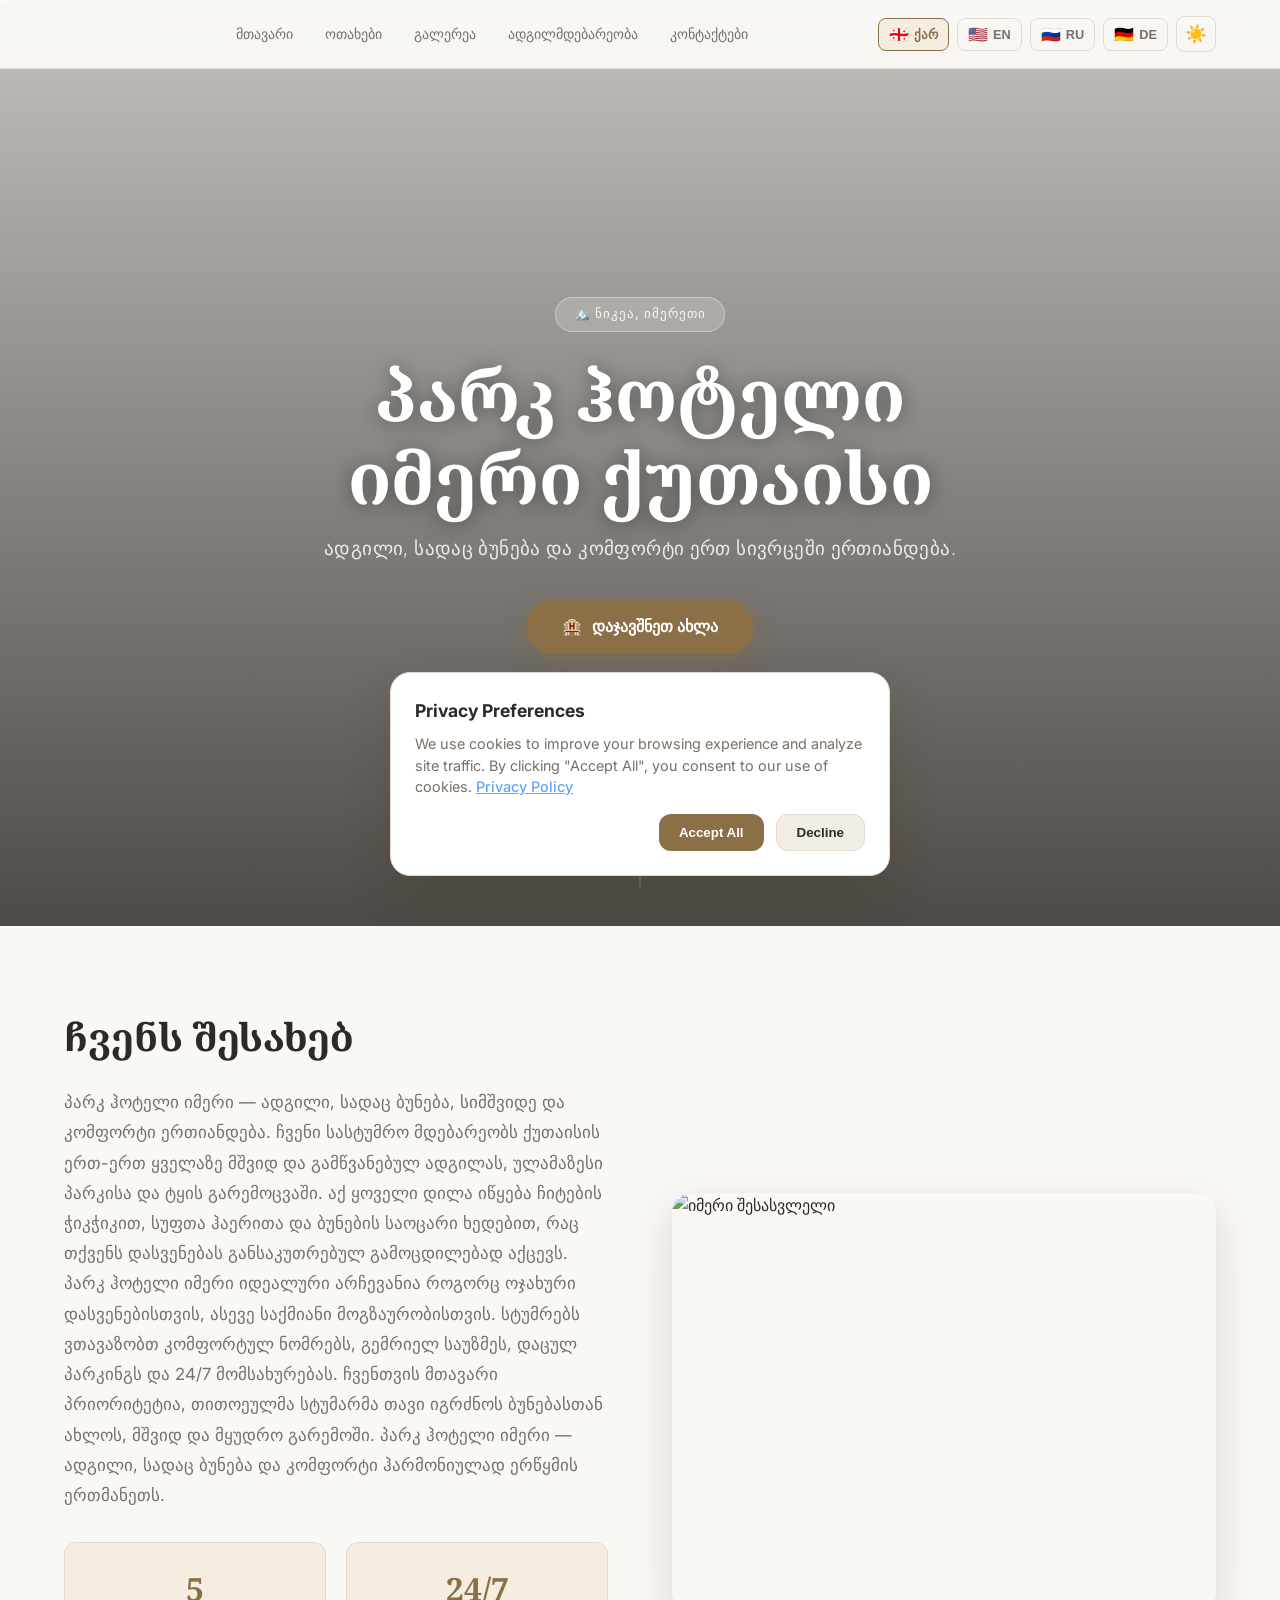
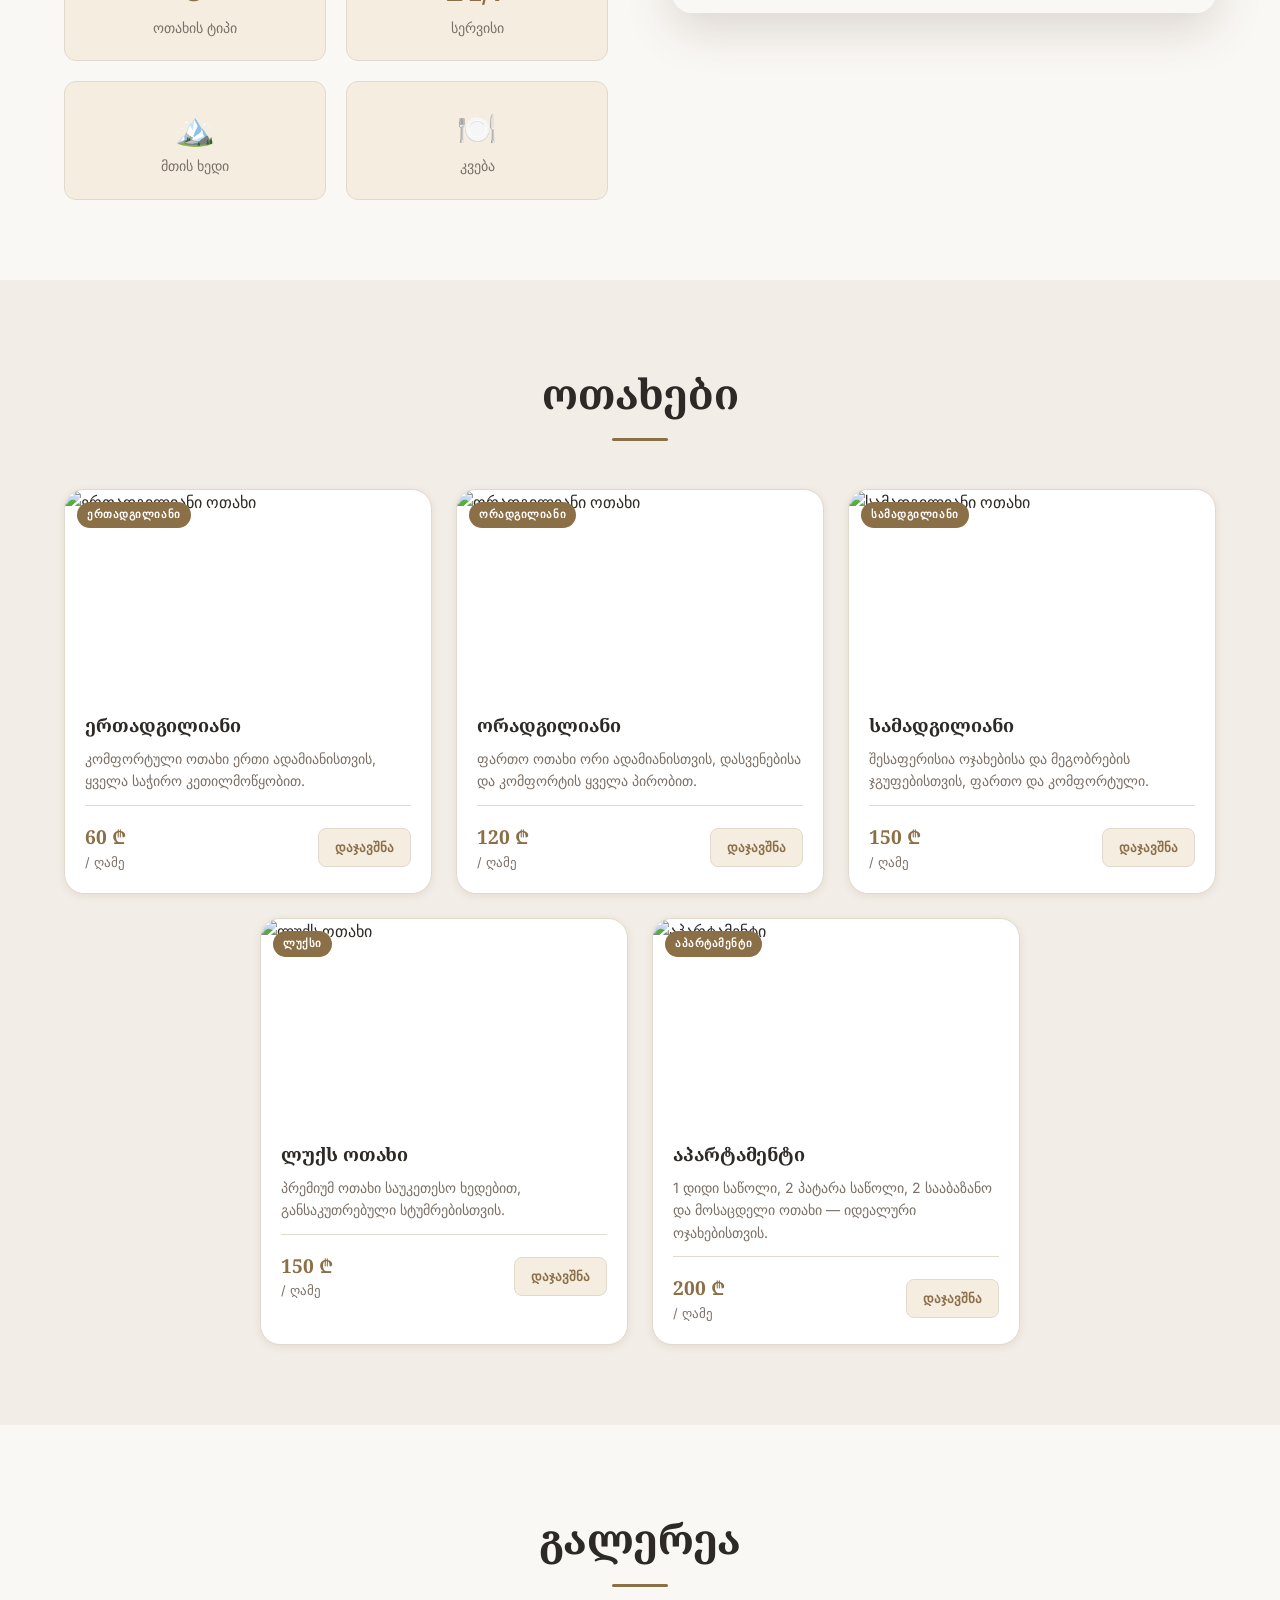
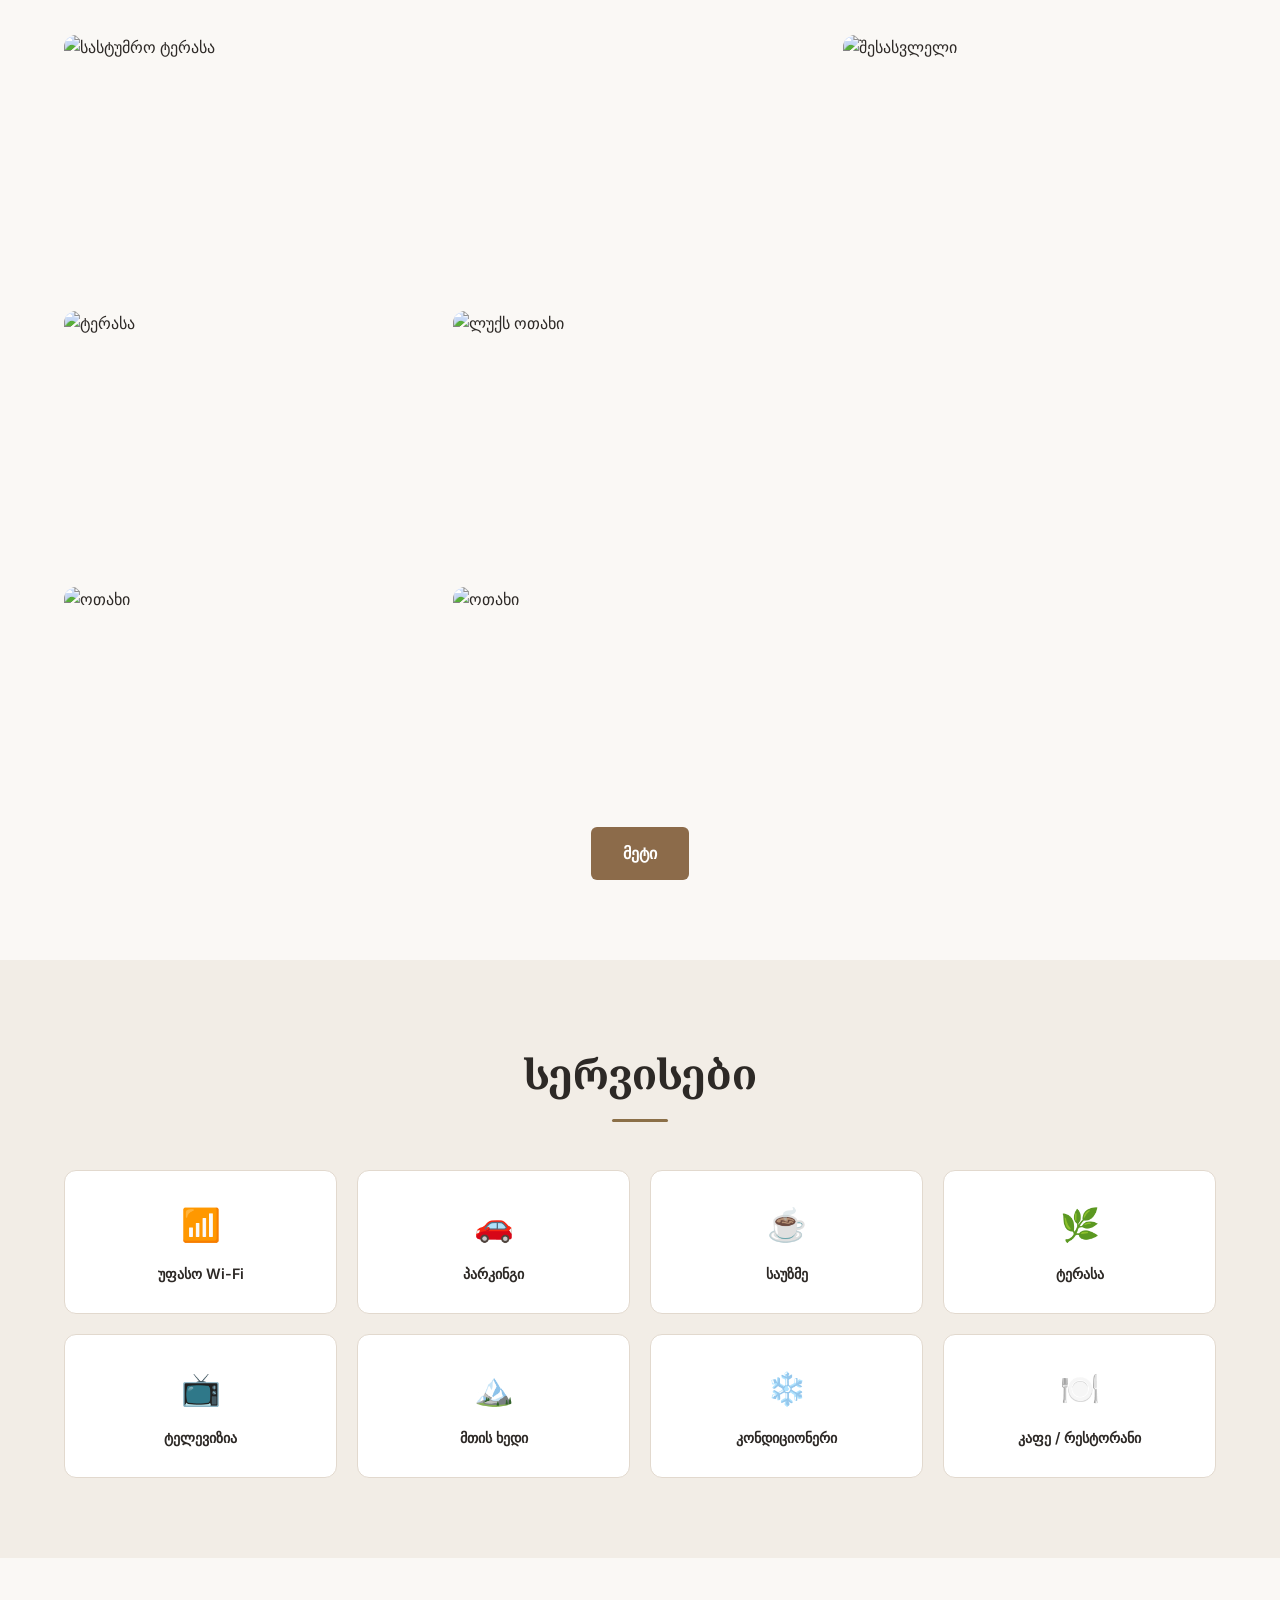
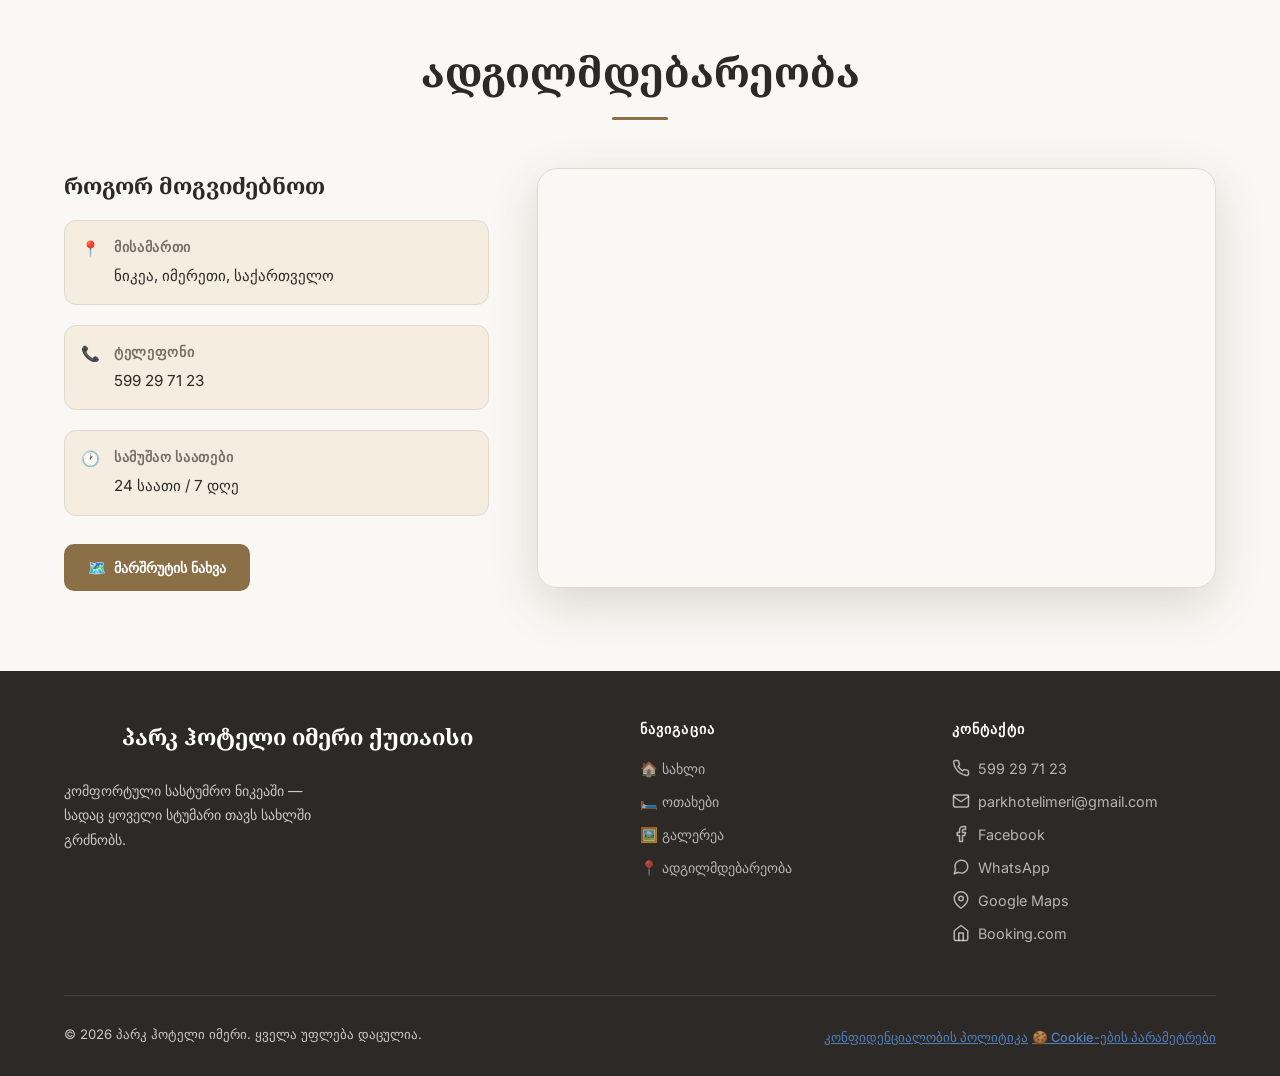
==== index.html @ cd42063b "Update index.html" ====
<!DOCTYPE html>
<html lang="ka" data-theme="light">

<head>
  <meta charset="UTF-8">
  <meta name="viewport" content="width=device-width, initial-scale=1.0">
  <title>პარკ ჰოტელი იმერი ქუთაისი</title>
  <meta name="description"
    content="იმერი — კომფორტული სასტუმრო ნიკეაში, იმერეთი. Imeri hotel in Nikea, Imereti, Georgia. Comfortable rooms, mountain views, warm hospitality.">
  <meta name="keywords" content="იმერი, სასტუმრო ნიკეა, Imeri, hotel Nikea, Georgia hotel, Imereti">
  <meta name="theme-color" content="#8B6F47">
  <!-- Preload hero image so it loads immediately on mobile -->
  <link rel="preload" as="image" href="images/big-photo.jpg">
  <!-- Google Fonts: preconnect then load once (removed duplicate @import in CSS) -->
  <link rel="preconnect" href="https://fonts.googleapis.com">
  <link rel="preconnect" href="https://fonts.gstatic.com" crossorigin>
  <link
    href="https://fonts.googleapis.com/css2?family=Noto+Serif+Georgian:wght@400;600;700&family=Inter:wght@300;400;500;600;700&display=swap"
    rel="stylesheet" media="print" onload="this.media='all'">
  <noscript>
    <link href="https://fonts.googleapis.com/css2?family=Noto+Serif+Georgian:wght@400;600;700&family=Inter:wght@300;400;500;600;700&display=swap" rel="stylesheet">
  </noscript>
  <link rel="stylesheet" href="style.css">
  <link rel="icon" type="image/jpeg" href="logo/IMERI_Park_Hotel_logo_redesign_202607231140.jpeg">

</head>


<body>
  <!-- Skip to content for accessibility -->
  <a href="#hero" class="skip-link">Skip to main content</a>

  <!-- ==================== NAVBAR ==================== -->
  <nav id="navbar">
    <div class="nav-container">
      <a href="#hero" class="nav-logo">
        <div class="logo-icon"></div>

      </a>

      <ul class="nav-links" id="navLinks">
        <li><a href="#hero" data-i18n="nav_home">მთავარი</a></li>
        <li><a href="#rooms" data-i18n="nav_rooms">ოთახები</a></li>
        <li><a href="#gallery" data-i18n="nav_gallery">გალერეა</a></li>
        <li><a href="#location" data-i18n="nav_location">ადგილმდებარეობა</a></li>
        <li><a href="#footer" data-i18n="nav_contact">კონტაქტები</a></li>
      </ul>

      <div class="nav-controls">
        <button class="lang-btn active" id="btn-ka" onclick="setLang('ka')" aria-label="ქართული ენა">
          <span class="lang-flag" aria-hidden="true">🇬🇪</span><span class="lang-code">ქარ</span>
        </button>
        <button class="lang-btn" id="btn-en" onclick="setLang('en')" aria-label="English">
          <span class="lang-flag" aria-hidden="true">🇺🇸</span><span class="lang-code">EN</span>
        </button>
        <button class="lang-btn" id="btn-ru" onclick="setLang('ru')" aria-label="Russian">
          <span class="lang-flag" aria-hidden="true">🇷🇺</span><span class="lang-code">RU</span>
        </button>
        <button class="lang-btn" id="btn-de" onclick="setLang('de')" aria-label="German">
          <span class="lang-flag" aria-hidden="true">🇩🇪</span><span class="lang-code">DE</span>
        </button>
        <button class="theme-toggle" id="themeToggle" onclick="toggleTheme()" aria-label="Toggle dark/light mode"><span aria-hidden="true">☀️</span></button>
        <button class="hamburger" id="hamburgerBtn" onclick="toggleMenu()" aria-label="Open navigation menu" aria-expanded="false" aria-controls="mobileMenu">☰</button>
      </div>
    </div>
  </nav>

  <!-- MOBILE MENU -->
  <div class="mobile-menu" id="mobileMenu">
    <a href="#hero" onclick="closeMenu()" data-i18n="nav_home">მთავარი</a>
    <a href="#rooms" onclick="closeMenu()" data-i18n="nav_rooms">ოთახები</a>
    <a href="#gallery" onclick="closeMenu()" data-i18n="nav_gallery">გალერეა</a>
    <a href="#location" onclick="closeMenu()" data-i18n="nav_location">ადგილმდებარეობა</a>
    <a href="#footer" onclick="closeMenu()" data-i18n="nav_contact">კონტაქტები</a>
    <div class="mobile-lang">
      <button class="lang-btn" onclick="setLang('ka');closeMenu()">🇬🇪 ქარ</button>
      <button class="lang-btn" onclick="setLang('en');closeMenu()">🇺🇸 EN</button>
      <button class="lang-btn" onclick="setLang('ru');closeMenu()">🇷🇺 RU</button>
      <button class="lang-btn" onclick="setLang('de');closeMenu()">🇩🇪 DE</button>
    </div>
  </div>

  <!-- ==================== HERO ==================== -->
  <section id="hero">
    <div class="hero-bg"></div>
    <div class="hero-overlay"></div>
    <div class="hero-content">
      <div class="hero-badge" data-i18n="hero_badge">🏔️ ნიკეა, იმერეთი</div>
      <h1 class="hero-title" data-i18n="brand">პარკ ჰოტელი იმერი ქუთაისი</h1>
      <p class="hero-tagline" data-i18n="hero_tagline">ადგილი, სადაც ბუნება და კომფორტი ერთ სივრცეში ერთიანდება.</p>
      <a href="https://booking-116243.otelms.com/booking/rooms" target="_blank" class="hero-cta" id="hero-cta-btn">
        <span>🏨</span>
        <span data-i18n="hero_cta">დაჯავშნეთ ახლა</span>
      </a>
    </div>
    <div class="hero-scroll">
      <span>↓</span>
      <div class="scroll-line"></div>
    </div>
  </section>

  <!-- ==================== ABOUT ==================== -->
  <section id="about">
    <div class="container">
      <div class="about-grid">
        <div class="about-text reveal">
          <h2 data-i18n="about_title">ჩვენს შესახებ</h2>
          <p data-i18n="about_p1">პარკ ჰოტელი იმერი — ადგილი, სადაც ბუნება, სიმშვიდე და კომფორტი ერთიანდება.

ჩვენი სასტუმრო მდებარეობს ქუთაისის ერთ-ერთ ყველაზე მშვიდ და გამწვანებულ ადგილას, ულამაზესი პარკისა და ტყის გარემოცვაში. აქ ყოველი დილა იწყება ჩიტების ჭიკჭიკით, სუფთა ჰაერითა და ბუნების საოცარი ხედებით, რაც თქვენს დასვენებას განსაკუთრებულ გამოცდილებად აქცევს.

პარკ ჰოტელი იმერი იდეალური არჩევანია როგორც ოჯახური დასვენებისთვის, ასევე საქმიანი მოგზაურობისთვის. სტუმრებს ვთავაზობთ კომფორტულ ნომრებს, გემრიელ საუზმეს, დაცულ პარკინგს და 24/7 მომსახურებას.

ჩვენთვის მთავარი პრიორიტეტია, თითოეულმა სტუმარმა თავი იგრძნოს ბუნებასთან ახლოს, მშვიდ და მყუდრო გარემოში.

პარკ ჰოტელი იმერი — ადგილი, სადაც ბუნება და კომფორტი ჰარმონიულად ერწყმის ერთმანეთს. </p>
          <div class="about-stats">
            <div class="stat-card reveal reveal-delay-1">
              <span class="stat-number">5</span>
              <span class="stat-label" data-i18n="stat_rooms">ოთახის ტიპი</span>
            </div>
            <div class="stat-card reveal reveal-delay-2">
              <span class="stat-number">24/7</span>
              <span class="stat-label" data-i18n="stat_service">სერვისი</span>
            </div>
            <div class="stat-card reveal reveal-delay-3">
              <span class="stat-number">🏔️</span>
              <span class="stat-label" data-i18n="stat_view">მთის ხედი</span>
            </div>
            <div class="stat-card reveal reveal-delay-4">
              <span class="stat-number">🍽️</span>
              <span class="stat-label" data-i18n="stat_food">კვება</span>
            </div>
          </div>
        </div>
        <div class="about-image reveal reveal-delay-2">
          <!-- Replace with your entrance/exterior photo -->
          <img src="images/sun.jpg" alt="იმერი შესასვლელი" loading="lazy">
        </div>
      </div>
    </div>
  </section>

  <!-- ==================== ROOMS ==================== -->
  <section id="rooms">
    <div class="container">
      <h2 class="section-title reveal" data-i18n="rooms_title">ოთახები</h2>
      <div class="divider reveal"></div>
      <div class="rooms-grid">

        <!-- SINGLE -->
        <div class="room-card reveal reveal-delay-1">
          <div class="room-image" style="cursor: pointer;"
            onclick="openRoomLightbox(this, 'images/singleLeft.jpg', 'images/singeRight.jpg')">
            <!-- Replace with your single room photo -->
            <img src="images/single.jpg" alt="ერთადგილიანი ოთახი" loading="lazy">
            <span class="room-badge" data-i18n="room_single_badge">ერთადგილიანი</span>
            <div class="gallery-overlay"><span>🔍</span></div>
          </div>
          <div class="room-info">
            <h3 class="room-name" data-i18n="room_single_name">ერთადგილიანი</h3>
            <p class="room-desc" data-i18n="room_single_desc">კომფორტული ოთახი ერთი ადამიანისთვის, ყველა საჭირო
              კეთილმოწყობით.</p>
            <div class="room-footer">
              <div class="room-price">
                <strong id="price-single">60 ₾</strong>
                <span data-i18n="per_night">/ ღამე</span>
              </div>
              <a class="room-btn" href="https://booking-116243.otelms.com/booking/rooms" target="_blank"
                data-i18n="room_btn">დაჯავშნა</a>
            </div>
          </div>
        </div>

        <!-- DOUBLE -->
        <div class="room-card reveal reveal-delay-2">
          <div class="room-image" style="cursor: pointer;"
            onclick="openRoomLightbox(this, 'images/doubleLeft.jpg', 'images/doubleRight.jpg')">
            <!-- Replace with your double room photo -->
            <img src="images/double.jpg" alt="ორადგილიანი ოთახი" loading="lazy">
            <span class="room-badge" data-i18n="room_double_badge">ორადგილიანი</span>
            <div class="gallery-overlay"><span>🔍</span></div>
          </div>
          <div class="room-info">
            <h3 class="room-name" data-i18n="room_double_name">ორადგილიანი</h3>
            <p class="room-desc" data-i18n="room_double_desc">ფართო ოთახი ორი ადამიანისთვის, დასვენებისა და კომფორტის
              ყველა პირობით.</p>
            <div class="room-footer">
              <div class="room-price">
                <strong id="price-double">120 ₾</strong>
                <span data-i18n="per_night">/ ღამე</span>
              </div>
              <a class="room-btn" href="https://booking-116243.otelms.com/booking/rooms" target="_blank"
                data-i18n="room_btn">დაჯავშნა</a>
            </div>
          </div>
        </div>

        <!-- TRIPLE -->
        <div class="room-card reveal reveal-delay-3">
          <div class="room-image" style="cursor: pointer;"
            onclick="openRoomLightbox(this, 'images/tripleLeft.jpg', 'images/tripleRight.jpg')">
            <!-- Replace with your triple room photo -->
            <img src="images/triple.jpg" alt="სამადგილიანი ოთახი" loading="lazy">
            <span class="room-badge" data-i18n="room_triple_badge">სამადგილიანი</span>
            <div class="gallery-overlay"><span>🔍</span></div>
          </div>
          <div class="room-info">
            <h3 class="room-name" data-i18n="room_triple_name">სამადგილიანი</h3>
            <p class="room-desc" data-i18n="room_triple_desc">შესაფერისია ოჯახებისა და მეგობრების ჯგუფებისთვის, ფართო და
              კომფორტული.</p>
            <div class="room-footer">
              <div class="room-price">
                <strong id="price-triple">150 ₾</strong>
                <span data-i18n="per_night">/ ღამე</span>
              </div>
              <a class="room-btn" href="https://booking-116243.otelms.com/booking/rooms" target="_blank"
                data-i18n="room_btn">დაჯავშნა</a>
            </div>
          </div>
        </div>

        <!-- LUXURY -->
        <div class="room-card reveal reveal-delay-4">
          <div class="room-image" style="cursor: pointer;"
            onclick="openRoomLightbox(this, 'images/luxRight1.jpg', 'images/luxRight2.jpg', 'images/luxLeft1.jpg', 'images/luxLeft2.jpg')">
            <!-- Replace with your luxury room photo -->
            <img src="images/lux.jpg" alt="ლუქს ოთახი" loading="lazy">
            <span class="room-badge" data-i18n="room_luxury_badge">ლუქსი</span>
            <div class="gallery-overlay"><span>🔍</span></div>
          </div>
          <div class="room-info">
            <h3 class="room-name" data-i18n="room_luxury_name">ლუქს ოთახი</h3>
            <p class="room-desc" data-i18n="room_luxury_desc">პრემიუმ ოთახი საუკეთესო ხედებით, განსაკუთრებული
              სტუმრებისთვის.</p>
            <div class="room-footer">
              <div class="room-price">
                <strong id="price-luxury">150 ₾</strong>
                <span data-i18n="per_night">/ ღამე</span>
              </div>
              <a class="room-btn" href="https://booking-116243.otelms.com/booking/rooms" target="_blank"
                data-i18n="room_btn">დაჯავშნა</a>
            </div>
          </div>
        </div>

        <!-- APARTMENT -->
        <div class="room-card reveal reveal-delay-1">
          <div class="room-image" style="cursor: pointer;"
            onclick="openRoomLightbox(this, 'images/apaLeft1.jpg', 'images/apaLeft2.jpg', 'images/apaRight1.jpg', 'images/apaRight2.jpg')">
            <!-- Replace with your apartment photo -->
            <img src="images/apartmanet.jpg" alt="აპარტამენტი" loading="lazy">
            <span class="room-badge" data-i18n="room_apartment_badge">აპარტამენტი</span>
            <div class="gallery-overlay"><span>🔍</span></div>
          </div>
          <div class="room-info">
            <h3 class="room-name" data-i18n="room_apartment_name">აპარტამენტი</h3>
            <p class="room-desc" data-i18n="room_apartment_desc">1 დიდი საწოლი, 2 პატარა საწოლი, 2 სააბაზანო და
              მოსაცდელი ოთახი — იდეალური ოჯახებისთვის.</p>

            <div class="room-footer">
              <div class="room-price">
                <strong id="price-apartment">200 ₾</strong>
                <span data-i18n="per_night">/ ღამე</span>
              </div>
              <a class="room-btn" href="https://booking-116243.otelms.com/booking/rooms" target="_blank"
                data-i18n="room_btn">დაჯავშნა</a>
            </div>
          </div>
        </div>

      </div>
    </div>
  </section>

  <!-- ==================== GALLERY ==================== -->
  <section id="gallery">
    <div class="container">
      <h2 class="section-title reveal" data-i18n="gallery_title">გალერეა</h2>
      <div class="divider reveal"></div>
      <div class="gallery-grid">
        <!-- Slot 1 — large, replace with hotel exterior or terrace photo -->
        <div class="gallery-item reveal" onclick="openLightbox(this)">
          <img src="images/bar.jpg" alt="სასტუმრო ტერასა" loading="lazy">
          <div class="gallery-overlay"><span>🔍</span></div>
        </div>
        <!-- Slot 2 — replace with your photo -->
        <div class="gallery-item reveal reveal-delay-1" onclick="openLightbox(this)">
          <img src="images/gallery2.jpg" alt="შესასვლელი" loading="lazy">
          <div class="gallery-overlay"><span>🔍</span></div>
        </div>
        <!-- Slot 3 — replace with your photo -->
        <div class="gallery-item reveal reveal-delay-2" onclick="openLightbox(this)">
          <img src="images/gallerynotcool.jpg" alt="ტერასა" loading="lazy">
          <div class="gallery-overlay"><span>🔍</span></div>
        </div>
        <!-- Slot 4 — large, replace with your photo -->
        <div class="gallery-item reveal reveal-delay-1" onclick="openLightbox(this)">
          <img src="images/gallery4.jpg" alt="ლუქს ოთახი" loading="lazy">
          <div class="gallery-overlay"><span>🔍</span></div>
        </div>
        <!-- Slot 5 — replace with your photo -->
        <div class="gallery-item reveal reveal-delay-2" onclick="openLightbox(this)">
          <img src="images/gallery1.jpg" alt="ოთახი" loading="lazy">
          <div class="gallery-overlay"><span>🔍</span></div>
        </div>
        <!-- Slot 6 — replace with your photo -->
        <div class="gallery-item reveal reveal-delay-3" onclick="openLightbox(this)">
          <img src="images/gallery66.jpg" alt="ოთახი" loading="lazy">
          <div class="gallery-overlay"><span>🔍</span></div>
        </div>
      </div>

    </div>
    <!-- GALLERY MORE BUTTON -->
    <div class="gallery-more-wrapper">
      <!-- Just replace the '#' with your link later -->
      <a href="https://www.booking.com/hotel/ge/imeri-park.en-gb.html?aid=304142&label=gen173rf-10CAsoUkIKaW1lcmktcGFya0gJWANoUogBAZgBM7gBF8gBDNgBA-gBAfgBAYgCAaICDjEyNy4wLjAuMTo1NTAwqAIBuAKb_IbTBsACAdICJDRkOWY3ODVkLWEyNGUtNDVhMC1hZWI3LWMzNzdmZjc5ZDAyZdgCAeACAQ&sid=4c31eea30400950214543036dfade3d7&checkin=2026-08-19&checkout=2026-08-20&dest_id=900049994&dest_type=city&dist=0&do_availability_check=1&group_adults=1&group_children=0&hp_avform=1&hp_group_set=0&no_rooms=1&origin=hp&sb_price_type=total&src=hotel&type=total&activeTab=photosGallery#policies"
        target="_blank" class="btn-more" data-i18n="btn_more">მეტი</a>
    </div>
  </section>

  <!-- LIGHTBOX -->
  <div class="lightbox" id="lightbox" onclick="closeLightbox()">
    <button class="lightbox-close" onclick="closeLightbox()">✕</button>
    <img id="lightboxImg" src="" alt="Gallery image">
  </div>

  <!-- ROOM LIGHTBOX -->
  <div class="lightbox" id="roomLightbox" onclick="closeRoomLightbox(event)">
    <button class="lightbox-close" onclick="closeRoomLightbox(event)">✕</button>
    <div class="room-lightbox-content">
      <div class="room-lightbox-side-col">
        <img class="room-lightbox-side" id="roomLightLeft1" src="" alt="Side 1">
        <img class="room-lightbox-side" id="roomLightLeft2" src="" alt="Side 2">
      </div>
      <img class="room-lightbox-main" id="roomLightMain" src="" alt="Room Main">
      <div class="room-lightbox-side-col">
        <img class="room-lightbox-side" id="roomLightRight1" src="" alt="Side 3">
        <img class="room-lightbox-side" id="roomLightRight2" src="" alt="Side 4">
      </div>
    </div>
  </div>

  <!-- ==================== AMENITIES ==================== -->
  <section id="amenities">
    <div class="container">
      <h2 class="section-title reveal" data-i18n="amenities_title">სერვისები</h2>
      <div class="divider reveal"></div>
      <div class="amenities-grid">
        <div class="amenity-card reveal reveal-delay-1">
          <span class="amenity-icon">📶</span>
          <div class="amenity-name" data-i18n="amenity_wifi">უფასო Wi-Fi</div>
        </div>
        <div class="amenity-card reveal reveal-delay-2">
          <span class="amenity-icon">🚗</span>
          <div class="amenity-name" data-i18n="amenity_parking">პარკინგი</div>
        </div>
        <div class="amenity-card reveal reveal-delay-3">
          <span class="amenity-icon">☕</span>
          <div class="amenity-name" data-i18n="amenity_breakfast">საუზმე</div>
        </div>
        <div class="amenity-card reveal reveal-delay-4">
          <span class="amenity-icon">🌿</span>
          <div class="amenity-name" data-i18n="amenity_terrace">ტერასა</div>
        </div>
        <div class="amenity-card reveal reveal-delay-1">
          <span class="amenity-icon">📺</span>
          <div class="amenity-name" data-i18n="amenity_tv">ტელევიზია</div>
        </div>
        <div class="amenity-card reveal reveal-delay-2">
          <span class="amenity-icon">🏔️</span>
          <div class="amenity-name" data-i18n="amenity_view">მთის ხედი</div>
        </div>
        <div class="amenity-card reveal reveal-delay-3">
          <span class="amenity-icon">❄️</span>
          <div class="amenity-name" data-i18n="amenity_ac">კონდიციონერი</div>
        </div>
        <div class="amenity-card reveal reveal-delay-4">
          <span class="amenity-icon">🍽️</span>
          <div class="amenity-name" data-i18n="amenity_restaurant">კაფე / რესტორანი</div>
        </div>
      </div>
    </div>
  </section>

  <!-- ==================== LOCATION ==================== -->
  <section id="location">
    <div class="container">
      <h2 class="section-title reveal" data-i18n="location_title">ადგილმდებარეობა</h2>
      <div class="divider reveal"></div>
      <div class="location-grid">
        <div class="location-info reveal">
          <h3 data-i18n="location_find_us">როგორ მოგვიძებნოთ</h3>

          <div class="location-detail">
            <span class="location-detail-icon">📍</span>
            <div>
              <strong data-i18n="location_address_label">მისამართი</strong>
              <span data-i18n="location_address">ნიკეა, იმერეთი, საქართველო</span>
            </div>
          </div>

          <div class="location-detail">
            <span class="location-detail-icon">📞</span>
            <div>
              <strong data-i18n="location_phone_label">ტელეფონი</strong>
              <!-- UPDATE: Replace with real phone number -->
              <span><a href="tel:599297123">599 29 71 23</a></span>
            </div>
          </div>

          <div class="location-detail">
            <span class="location-detail-icon">🕐</span>
            <div>
              <strong data-i18n="location_hours_label">სამუშაო საათები</strong>
              <span data-i18n="location_hours">24 საათი / 7 დღე</span>
            </div>
          </div>

          <a href="https://maps.app.goo.gl/1CHhHLCgP8ttWY4r7" target="_blank" class="directions-btn">
            <span>🗺️</span>
            <span data-i18n="location_directions">მარშრუტის ნახვა</span>
          </a>
        </div>

        <div class="map-wrapper reveal reveal-delay-2">
          <iframe
            title="Park Hotel Imeri location on Google Maps"
            src="https://www.google.com/maps/embed?pb=!1m18!1m12!1m3!1d2954.486299044698!2d42.68875337638676!3d42.22542267120579!2m3!1f0!2f0!3f0!3m2!1i1024!2i768!4f13.1!3m3!1m2!1s0x405cf2b92d8eec25%3A0xbd73788b3bb6cac6!2z4YOe4YOQ4YOg4YOZIOGDsOGDneGDouGDlOGDmiDhg5jhg5vhg5Thg6Dhg5g!5e0!3m2!1ska!2sge!4v1784800741498!5m2!1ska!2sge"
            width="600" height="450" style="border:0;" allowfullscreen="" loading="lazy"
            referrerpolicy="strict-origin-when-cross-origin"></iframe>
        </div>
      </div>
    </div>
  </section>



  <!-- ==================== FOOTER ==================== -->
  <footer id="footer">
    <div class="container">
      <div class="footer-grid">
        <div class="footer-brand">
          <div style="display: flex; align-items: center; gap: 10px; margin-bottom: 12px;">
            <div class="logo-icon" style="width: 48px; height: 48px;"></div>
            <span class="logo-text-footer" data-i18n="brand">პარკ ჰოტელი იმერი ქუთაისი</span>
          </div>
          <p data-i18n="footer_desc">კომფორტული სასტუმრო ნიკეაში — სადაც ყოველი სტუმარი თავს სახლში გრძნობს.</p>
        </div>

        <div class="footer-col">
          <h4 data-i18n="footer_nav_title">ნავიგაცია</h4>
          <ul>
            <li><a href="#hero" data-i18n="nav_home">🏠 სახლი</a></li>
            <li><a href="#rooms" data-i18n="nav_rooms">🛏️ ოთახები</a></li>
            <li><a href="#gallery" data-i18n="nav_gallery">🖼️ გალერეა</a></li>
            <li><a href="#location" data-i18n="nav_location">📍 ადგილმდებარეობა</a></li>
          </ul>
        </div>

        <div class="footer-col">
          <h4 data-i18n="footer_contact_title">კონტაქტი</h4>
          <ul>
            <li><a href="tel:599297123">
                <svg width="18" height="18" viewBox="0 0 24 24" fill="none" stroke="currentColor" stroke-width="2"
                  stroke-linecap="round" stroke-linejoin="round">
                  <path
                    d="M22 16.92v3a2 2 0 0 1-2.18 2 19.79 19.79 0 0 1-8.63-3.07 19.5 19.5 0 0 1-6-6 19.79 19.79 0 0 1-3.07-8.67A2 2 0 0 1 4.11 2h3a2 2 0 0 1 2 1.72 12.84 12.84 0 0 0 .7 2.81 2 2 0 0 1-.45 2.11L8.09 9.91a16 16 0 0 0 6 6l1.27-1.27a2 2 0 0 1 2.11-.45 12.84 12.84 0 0 0 2.81.7A2 2 0 0 1 22 16.92z">
                  </path>
                </svg>
              599 29 71 23
              </a></li>
            <li><a href="https://mail.google.com/mail/?view=cm&fs=1&to=parkhotelimeri@gmail.com" target="_blank">
                <svg width="18" height="18" viewBox="0 0 24 24" fill="none" stroke="currentColor" stroke-width="2"
                  stroke-linecap="round" stroke-linejoin="round">
                  <path d="M4 4h16c1.1 0 2 .9 2 2v12c0 1.1-.9 2-2 2H4c-1.1 0-2-.9-2-2V6c0-1.1.9-2 2-2z"></path>
                  <polyline points="22,6 12,13 2,6"></polyline>
                </svg>
                parkhotelimeri@gmail.com
              </a></li>
            <li><a href="https://www.facebook.com/parkhotelimerikutaisi" target="_blank">
                <svg width="18" height="18" viewBox="0 0 24 24" fill="none" stroke="currentColor" stroke-width="2"
                  stroke-linecap="round" stroke-linejoin="round">
                  <path d="M18 2h-3a5 5 0 0 0-5 5v3H7v4h3v8h4v-8h3l1-4h-4V7a1 1 0 0 1 1-1h3z"></path>
                </svg>
                Facebook
              </a></li>
            <li><a href="https://wa.me/995599297123" target="_blank">
                <svg width="18" height="18" viewBox="0 0 24 24" fill="none" stroke="currentColor" stroke-width="2"
                  stroke-linecap="round" stroke-linejoin="round">
                  <path
                    d="M21 11.5a8.38 8.38 0 0 1-.9 3.8 8.5 8.5 0 0 1-7.6 4.7 8.38 8.38 0 0 1-3.8-.9L3 21l1.9-5.7a8.38 8.38 0 0 1-.9-3.8 8.5 8.5 0 0 1 4.7-7.6 8.38 8.38 0 0 1 3.8-.9h.5a8.48 8.48 0 0 1 8 8v.5z">
                  </path>
                </svg>
                WhatsApp
              </a></li>
            <li><a href="https://maps.app.goo.gl/v1pWkH34LxCCrxgW6" target="_blank">
                <svg width="18" height="18" viewBox="0 0 24 24" fill="none" stroke="currentColor" stroke-width="2"
                  stroke-linecap="round" stroke-linejoin="round">
                  <path d="M21 10c0 7-9 13-9 13s-9-6-9-13a9 9 0 0 1 18 0z"></path>
                  <circle cx="12" cy="10" r="3"></circle>
                </svg>
                Google Maps
              </a></li>
            <li><a href="https://www.booking.com/hotel/ge/imeri-park.html?aid=304142" target="_blank">
                <svg width="18" height="18" viewBox="0 0 24 24" fill="none" stroke="currentColor" stroke-width="2"
                  stroke-linecap="round" stroke-linejoin="round">
                  <path d="M3 9l9-7 9 7v11a2 2 0 0 1-2 2H5a2 2 0 0 1-2-2z"></path>
                  <polyline points="9 22 9 12 15 12 15 22"></polyline>
                </svg>
                Booking.com
              </a></li>
          </ul>
        </div>
      </div>

      <div class="footer-bottom">
        <p data-i18n="footer_rights">© 2026 პარკ ჰოტელი იმერი. ყველა უფლება დაცულია.</p>
        <p style="margin-top: 8px; font-size: 0.8rem; opacity: 0.7;">
          <a href="privacy.html" data-i18n="footer_privacy" style="color: #60a5fa; text-decoration: underline; font-weight: 500;">კონფიდენციალობის პოლიტიკა</a>
          
          <a href="#" onclick="resetCookieConsent(); return false;" data-i18n="cookie_settings" style="color: #60a5fa; text-decoration: underline; font-weight: 500;">🍪 Cookie-ების პარამეტრები</a>
        </p>
      </div>
    </div>
  </footer>

  <div id="cookie-banner" class="cookie-banner hidden">
  <div class="cookie-content">
    <h4 data-i18n="cookie_title">Privacy Preferences</h4>
    <p>
      <span data-i18n="cookie_text">We use cookies to improve your browsing experience and analyze site traffic. By clicking "Accept All", you consent to our use of cookies.</span>
      <a href="privacy.html" data-i18n="cookie_policy_link" style="color: #60a5fa; text-decoration: underline; font-weight: 500;">Privacy Policy</a>
    </p>
  </div>
  <div class="banner-buttons">
    <button id="accept-cookies" class="btn accept" data-i18n="cookie_accept">Accept All</button>
    <button id="decline-cookies" class="btn decline" data-i18n="cookie_decline">Decline</button>
  </div>
</div>

  <script src="script.js"></script>
</body>
<!-- შექმნა დავით ენდელაძემ -->

</html>
---- style.css ----
/* =============================================
   TERASA IMERI — HOTEL WEBSITE STYLES
   ============================================= */

@import url('https://fonts.googleapis.com/css2?family=Noto+Serif+Georgian:wght@400;600;700&family=Inter:wght@300;400;500;600;700&display=swap');

/* ---- CSS VARIABLES ---- */
:root {
  --logo-url: url('logo/IMERI_Park_Hotel_logo_redesign_202607231140.jpeg');
  --bg: #FAF8F5;
  --bg-alt: #F2EDE6;
  --card-bg: #FFFFFF;
  --text: #2D2926;
  --text-muted: #7A6F66;
  --accent: #8B6F47;
  --accent-hover: #7A5F3A;
  --accent-light: #C9A87C;
  --accent-pale: #F5EDE0;
  --border: #E2D9CE;
  --shadow-sm: 0 2px 8px rgba(60, 40, 10, 0.08);
  --shadow-md: 0 6px 24px rgba(60, 40, 10, 0.12);
  --shadow-lg: 0 16px 48px rgba(60, 40, 10, 0.16);
  --nav-bg: rgba(250, 248, 245, 0.96);
  --radius: 12px;
  --radius-lg: 20px;
  --transition: 0.3s ease;
}

[data-theme="dark"] {
  --logo-url: url('logo/imeriblack.png');
  --bg: #1B1916;
  --bg-alt: #242119;
  --card-bg: #2C2926;
  --text: #F0EBE3;
  --text-muted: #9C9188;
  --accent: #C9A87C;
  --accent-hover: #DDB98A;
  --accent-light: #8B6F47;
  --accent-pale: #2E2620;
  --border: #3A3530;
  --shadow-sm: 0 2px 8px rgba(0, 0, 0, 0.25);
  --shadow-md: 0 6px 24px rgba(0, 0, 0, 0.35);
  --shadow-lg: 0 16px 48px rgba(0, 0, 0, 0.45);
  --nav-bg: rgba(27, 25, 22, 0.96);
}

/* ---- RESET & BASE ---- */
*,
*::before,
*::after {
  box-sizing: border-box;
  margin: 0;
  padding: 0;
}

html {
  scroll-behavior: smooth;
}

body {
  font-family: 'Inter', sans-serif;
  background: var(--bg);
  color: var(--text);
  line-height: 1.6;
  transition: background var(--transition), color var(--transition);
}

img {
  display: block;
  width: 100%;
  height: 100%;
  object-fit: cover;
}

a {
  text-decoration: none;
  color: inherit;
}

section {
  padding: 80px 0;
}

.container {
  max-width: 1200px;
  margin: 0 auto;
  padding: 0 24px;
}

.section-title {
  font-family: 'Noto Serif Georgian', serif;
  font-size: clamp(1.8rem, 4vw, 2.6rem);
  font-weight: 700;
  color: var(--text);
  text-align: center;
  margin-bottom: 12px;
}

.section-subtitle {
  text-align: center;
  color: var(--text-muted);
  font-size: 1.05rem;
  margin-bottom: 56px;
}

.divider {
  width: 56px;
  height: 3px;
  background: var(--accent);
  border-radius: 2px;
  margin: 12px auto 48px;
}

/* ---- NAVBAR ---- */
#navbar {
  position: fixed;
  top: 0;
  left: 0;
  right: 0;
  z-index: 1000;
  background: var(--nav-bg);
  backdrop-filter: blur(12px);
  -webkit-backdrop-filter: blur(12px);
  border-bottom: 1px solid var(--border);
  transition: background var(--transition), border-color var(--transition);
}

.nav-container {
  max-width: 1200px;
  margin: 0 auto;
  padding: 0 24px;
  height: 68px;
  display: flex;
  align-items: center;
  justify-content: space-between;
  gap: 16px;
}

.nav-logo {
  display: flex;
  align-items: center;
  gap: 10px;
  font-family: 'Noto Serif Georgian', serif;
  font-size: 1.15rem;
  font-weight: 700;
  color: var(--text);
  white-space: nowrap;
  transition: color var(--transition);
}

.logo-icon {
  width: 42px;
  height: 42px;
  background-image: var(--logo-url);
  background-size: contain;
  background-position: center;
  background-repeat: no-repeat;
  border-radius: 8px;
  flex-shrink: 0;
}

.nav-links {
  display: flex;
  align-items: center;
  gap: 4px;
  list-style: none;
}

.nav-links a {
  padding: 8px 14px;
  border-radius: 8px;
  font-size: 0.9rem;
  font-weight: 500;
  color: var(--text-muted);
  transition: color var(--transition), background var(--transition);
}

.nav-links a:hover {
  color: var(--accent);
  background: var(--accent-pale);
}

.nav-controls {
  display: flex;
  align-items: center;
  gap: 8px;
}

.lang-btn {
  background: none;
  border: 1px solid var(--border);
  border-radius: 8px;
  padding: 6px 10px;
  font-size: 0.8rem;
  font-weight: 600;
  color: var(--text-muted);
  cursor: pointer;
  transition: all var(--transition);
  display: flex;
  align-items: center;
  gap: 5px;
}

.lang-btn:hover,
.lang-btn.active {
  border-color: var(--accent);
  color: var(--accent);
  background: var(--accent-pale);
}

.lang-flag {
  font-size: 1rem;
}

.theme-toggle {
  background: none;
  border: 1px solid var(--border);
  border-radius: 8px;
  width: 40px;
  height: 36px;
  display: flex;
  align-items: center;
  justify-content: center;
  font-size: 1.1rem;
  cursor: pointer;
  color: var(--text-muted);
  transition: all var(--transition);
}

.theme-toggle:hover {
  border-color: var(--accent);
  color: var(--accent);
  background: var(--accent-pale);
}

.hamburger {
  display: none;
  background: none;
  border: 1px solid var(--border);
  border-radius: 8px;
  width: 40px;
  height: 36px;
  align-items: center;
  justify-content: center;
  cursor: pointer;
  color: var(--text);
  font-size: 1.1rem;
  transition: all var(--transition);
}

.hamburger:hover {
  border-color: var(--accent);
  color: var(--accent);
}

/* ---- HERO ---- */
#hero {
  position: relative;
  height: 100vh;
  min-height: 600px;
  display: flex;
  align-items: center;
  justify-content: center;
  overflow: hidden;
  padding: 0;
}

.hero-bg {
  position: absolute;
  inset: 0;
  background-image: url('images/big-photo.jpg');
  background-size: cover;
  background-position: center;
  transform: scale(1.05);
  transition: transform 8s ease;
}

#hero:hover .hero-bg {
  transform: scale(1);
}

.hero-overlay {
  position: absolute;
  inset: 0;
  background: linear-gradient(to bottom,
      rgba(20, 15, 10, 0.25) 0%,
      rgba(20, 15, 10, 0.55) 60%,
      rgba(20, 15, 10, 0.75) 100%);
}

.hero-content {
  position: relative;
  z-index: 2;
  text-align: center;
  color: #fff;
  padding: 0 24px;
  max-width: 700px;
}

.hero-badge {
  display: inline-block;
  background: rgba(255, 255, 255, 0.18);
  border: 1px solid rgba(255, 255, 255, 0.35);
  backdrop-filter: blur(8px);
  border-radius: 50px;
  padding: 6px 18px;
  font-size: 0.8rem;
  font-weight: 500;
  letter-spacing: 0.08em;
  text-transform: uppercase;
  margin-bottom: 20px;
  color: rgba(255, 255, 255, 0.9);
}

.hero-title {
  font-family: 'Noto Serif Georgian', serif;
  font-size: clamp(2.4rem, 7vw, 4.5rem);
  font-weight: 700;
  line-height: 1.15;
  margin-bottom: 16px;
  text-shadow: 0 2px 20px rgba(0, 0, 0, 0.4);
}

.hero-tagline {
  font-size: clamp(1rem, 2.5vw, 1.2rem);
  font-weight: 300;
  color: rgba(255, 255, 255, 0.85);
  margin-bottom: 36px;
  letter-spacing: 0.02em;
}

.hero-cta {
  display: inline-flex;
  align-items: center;
  gap: 10px;
  background: var(--accent);
  color: #fff;
  padding: 14px 36px;
  border-radius: 50px;
  font-size: 1rem;
  font-weight: 600;
  transition: all var(--transition);
  box-shadow: 0 4px 20px rgba(139, 111, 71, 0.5);
}

.hero-cta:hover {
  background: var(--accent-hover);
  transform: translateY(-2px);
  box-shadow: 0 8px 30px rgba(139, 111, 71, 0.6);
}

.hero-scroll {
  position: absolute;
  bottom: 32px;
  left: 50%;
  transform: translateX(-50%);
  z-index: 2;
  color: rgba(255, 255, 255, 0.7);
  font-size: 0.8rem;
  display: flex;
  flex-direction: column;
  align-items: center;
  gap: 8px;
  animation: bounce 2s infinite;
}

.scroll-line {
  width: 1px;
  height: 40px;
  background: linear-gradient(to bottom, rgba(255, 255, 255, 0.7), transparent);
}

@keyframes bounce {

  0%,
  100% {
    transform: translateX(-50%) translateY(0);
  }

  50% {
    transform: translateX(-50%) translateY(6px);
  }
}

/* ---- ABOUT ---- */
#about {
  background: var(--bg);
}

.about-grid {
  display: grid;
  grid-template-columns: 1fr 1fr;
  gap: 64px;
  align-items: center;
}

.about-text h2 {
  font-family: 'Noto Serif Georgian', serif;
  font-size: clamp(1.8rem, 3.5vw, 2.4rem);
  font-weight: 700;
  margin-bottom: 20px;
  color: var(--text);
}

.about-text p {
  color: var(--text-muted);
  font-size: 1.05rem;
  line-height: 1.8;
  margin-bottom: 16px;
}

.about-stats {
  display: grid;
  grid-template-columns: 1fr 1fr;
  gap: 20px;
  margin-top: 32px;
}

.stat-card {
  background: var(--accent-pale);
  border: 1px solid var(--border);
  border-radius: var(--radius);
  padding: 20px;
  text-align: center;
  transition: transform var(--transition);
}

.stat-card:hover {
  transform: translateY(-3px);
}

.stat-number {
  font-family: 'Noto Serif Georgian', serif;
  font-size: 2rem;
  font-weight: 700;
  color: var(--accent);
  display: block;
}

.stat-label {
  font-size: 0.85rem;
  color: var(--text-muted);
  margin-top: 4px;
}

.about-image {
  border-radius: var(--radius-lg);
  overflow: hidden;
  height: 420px;
  box-shadow: var(--shadow-lg);
}

/* ---- ROOMS ---- */
#rooms {
  background: var(--bg-alt);
}

.rooms-grid {
  display: grid;
  grid-template-columns: repeat(6, 1fr);
  gap: 24px;
}

/* Row 1: first 3 cards — each spans 2 of 6 columns */
.rooms-grid .room-card:nth-child(1) {
  grid-column: 1 / 3;
}

.rooms-grid .room-card:nth-child(2) {
  grid-column: 3 / 5;
}

.rooms-grid .room-card:nth-child(3) {
  grid-column: 5 / 7;
}

/* Row 2: last 2 cards — centered by spanning cols 2–4 and 4–6 */
.rooms-grid .room-card:nth-child(4) {
  grid-column: 2 / 4;
}

.rooms-grid .room-card:nth-child(5) {
  grid-column: 4 / 6;
}


.room-card {
  background: var(--card-bg);
  border-radius: var(--radius-lg);
  overflow: hidden;
  box-shadow: var(--shadow-sm);
  border: 1px solid var(--border);
  transition: transform var(--transition), box-shadow var(--transition);
}

.room-card:hover {
  transform: translateY(-6px);
  box-shadow: var(--shadow-lg);
}

.room-image {
  height: 200px;
  overflow: hidden;
  position: relative;
}

.room-image img {
  transition: transform 0.5s ease;
}

.room-card:hover .room-image img {
  transform: scale(1.06);
}

.room-badge {
  position: absolute;
  top: 12px;
  left: 12px;
  background: var(--accent);
  color: #fff;
  font-size: 0.7rem;
  font-weight: 600;
  padding: 4px 10px;
  border-radius: 50px;
  letter-spacing: 0.05em;
  text-transform: uppercase;
}

.room-info {
  padding: 20px;
}

.room-name {
  font-family: 'Noto Serif Georgian', serif;
  font-size: 1.15rem;
  font-weight: 700;
  margin-bottom: 8px;
  color: var(--text);
}

.room-desc {
  font-size: 0.88rem;
  color: var(--text-muted);
  line-height: 1.6;
  margin-bottom: 12px;
}

.room-features {
  display: flex;
  flex-wrap: wrap;
  gap: 6px;
  margin-bottom: 14px;
}

.room-feature {
  background: var(--accent-pale);
  color: var(--accent);
  border: 1px solid var(--border);
  font-size: 0.75rem;
  font-weight: 600;
  padding: 4px 10px;
  border-radius: 50px;
  white-space: nowrap;
}

.room-footer {
  display: flex;
  align-items: center;
  justify-content: space-between;
  padding-top: 16px;
  border-top: 1px solid var(--border);
}

.room-price {
  font-size: 0.8rem;
  color: var(--text-muted);
}

.room-price strong {
  display: block;
  font-family: 'Noto Serif Georgian', serif;
  font-size: 1.2rem;
  font-weight: 700;
  color: var(--accent);
}

.room-btn {
  display: inline-block;
  background: var(--accent-pale);
  color: var(--accent);
  border: 1px solid var(--border);
  padding: 8px 16px;
  border-radius: 8px;
  font-size: 0.82rem;
  font-weight: 600;
  cursor: pointer;
  transition: all var(--transition);
  text-decoration: none;
}

.room-btn:hover {
  background: var(--accent);
  color: #fff;
  border-color: var(--accent);
}

/* ---- GALLERY ---- */
#gallery {
  background: var(--bg);
}

.gallery-grid {
  display: grid;
  grid-template-columns: repeat(3, 1fr);
  grid-template-rows: 260px 260px 200px;
  gap: 16px;
}

.gallery-item {
  border-radius: var(--radius);
  overflow: hidden;
  position: relative;
  cursor: pointer;
}

.gallery-item:first-child {
  grid-column: span 2;
}

.gallery-item:nth-child(4) {
  grid-column: span 2;
}

.gallery-item:last-child {
  grid-column: span 2;
}

.gallery-item img {
  transition: transform 0.5s ease;
}

.gallery-item:hover img {
  transform: scale(1.08);
}

.gallery-overlay {
  position: absolute;
  inset: 0;
  background: rgba(0, 0, 0, 0);
  display: flex;
  align-items: center;
  justify-content: center;
  transition: background var(--transition);
}

.gallery-overlay span {
  color: #fff;
  font-size: 2rem;
  opacity: 0;
  transform: scale(0.8);
  transition: all var(--transition);
}

.gallery-item:hover .gallery-overlay {
  background: rgba(0, 0, 0, 0.35);
}

.gallery-item:hover .gallery-overlay span {
  opacity: 1;
  transform: scale(1);
}

/* LIGHTBOX */
.lightbox {
  display: none;
  position: fixed;
  inset: 0;
  z-index: 9999;
  background: rgba(0, 0, 0, 0.92);
  align-items: center;
  justify-content: center;
  padding: 24px;
}

.lightbox.open {
  display: flex;
}

.lightbox img {
  max-width: 90vw;
  max-height: 85vh;
  object-fit: contain;
  border-radius: var(--radius);
}

.lightbox-close {
  position: absolute;
  top: 20px;
  right: 24px;
  background: none;
  border: none;
  color: #fff;
  font-size: 2rem;
  cursor: pointer;
  line-height: 1;
  transition: transform var(--transition);
}

.lightbox-close:hover {
  transform: rotate(90deg);
}

/* ---- AMENITIES ---- */
#amenities {
  background: var(--bg-alt);
}

.amenities-grid {
  display: grid;
  grid-template-columns: repeat(4, 1fr);
  gap: 20px;
}

.amenity-card {
  background: var(--card-bg);
  border: 1px solid var(--border);
  border-radius: var(--radius);
  padding: 28px 20px;
  text-align: center;
  transition: all var(--transition);
}

.amenity-card:hover {
  border-color: var(--accent);
  box-shadow: var(--shadow-md);
  transform: translateY(-3px);
}

.amenity-icon {
  font-size: 2rem;
  margin-bottom: 12px;
  display: block;
}

.amenity-name {
  font-size: 0.9rem;
  font-weight: 600;
  color: var(--text);
}

/* ---- LOCATION ---- */
#location {
  background: var(--bg);
}

.location-grid {
  display: grid;
  grid-template-columns: 1fr 1.6fr;
  gap: 48px;
  align-items: start;
}

.location-info h3 {
  font-family: 'Noto Serif Georgian', serif;
  font-size: 1.4rem;
  font-weight: 700;
  margin-bottom: 16px;
  color: var(--text);
}

.location-detail {
  display: flex;
  align-items: flex-start;
  gap: 14px;
  margin-bottom: 20px;
  padding: 16px;
  background: var(--accent-pale);
  border-radius: var(--radius);
  border: 1px solid var(--border);
}

.location-detail-icon {
  font-size: 1.4rem;
  flex-shrink: 0;
}

.location-detail strong {
  display: block;
  font-size: 0.85rem;
  font-weight: 600;
  color: var(--text-muted);
  text-transform: uppercase;
  letter-spacing: 0.05em;
  margin-bottom: 4px;
}

.location-detail span {
  font-size: 0.95rem;
  color: var(--text);
}

.directions-btn {
  display: inline-flex;
  align-items: center;
  gap: 8px;
  background: var(--accent);
  color: #fff;
  padding: 12px 24px;
  border-radius: 10px;
  font-size: 0.9rem;
  font-weight: 600;
  transition: all var(--transition);
  margin-top: 8px;
}

.directions-btn:hover {
  background: var(--accent-hover);
  transform: translateY(-2px);
  box-shadow: var(--shadow-md);
}

.map-wrapper {
  border-radius: var(--radius-lg);
  overflow: hidden;
  box-shadow: var(--shadow-lg);
  height: 420px;
  border: 1px solid var(--border);
}

.map-wrapper iframe {
  width: 100%;
  height: 100%;
  border: none;
  display: block;
}

/* ---- CONTACT ---- */
#contact {
  background: var(--bg-alt);
}

.contact-cards {
  display: grid;
  grid-template-columns: repeat(3, 1fr);
  gap: 24px;
}

.contact-card {
  background: var(--card-bg);
  border: 1px solid var(--border);
  border-radius: var(--radius-lg);
  padding: 36px 28px;
  text-align: center;
  transition: all var(--transition);
}

.contact-card:hover {
  transform: translateY(-4px);
  box-shadow: var(--shadow-md);
  border-color: var(--accent);
}

.contact-card-icon {
  font-size: 2.4rem;
  margin-bottom: 16px;
  display: block;
}

.contact-card-label {
  font-size: 0.8rem;
  font-weight: 600;
  text-transform: uppercase;
  letter-spacing: 0.08em;
  color: var(--text-muted);
  margin-bottom: 8px;
}

.contact-card-value {
  font-size: 1.05rem;
  font-weight: 600;
  color: var(--accent);
  word-break: break-word;
}

.contact-card a {
  color: var(--accent);
  transition: color var(--transition);
}

.contact-card a:hover {
  color: var(--accent-hover);
}

/* ---- FOOTER ---- */
footer {
  background: var(--text);
  color: rgba(255, 255, 255, 0.75);
  padding: 48px 0 28px;
}

[data-theme="dark"] footer {
  background: #0F0D0B;
}

.footer-grid {
  display: grid;
  grid-template-columns: 2fr 1fr 1fr;
  gap: 48px;
  margin-bottom: 40px;
}

.footer-brand .logo-text-footer {
  font-family: 'Noto Serif Georgian', serif;
  font-size: 1.4rem;
  font-weight: 700;
  color: #fff;
  display: block;
  margin-bottom: 12px;
}

.footer-brand p {
  font-size: 0.9rem;
  line-height: 1.7;
  max-width: 280px;
}

.footer-col h4 {
  color: #fff;
  font-size: 0.85rem;
  font-weight: 600;
  text-transform: uppercase;
  letter-spacing: 0.08em;
  margin-bottom: 16px;
}

.footer-col ul {
  list-style: none;
}

.footer-col ul li {
  margin-bottom: 10px;
}

.footer-col ul li a {
  color: rgba(255, 255, 255, 0.65);
  font-size: 0.9rem;
  transition: color var(--transition);
  display: flex;
  align-items: center;
  gap: 8px;
}

.footer-col ul li a:hover {
  color: var(--accent-light);
}

.footer-bottom {
  border-top: 1px solid rgba(255, 255, 255, 0.1);
  padding-top: 24px;
  display: flex;
  align-items: center;
  justify-content: space-between;
  font-size: 0.82rem;
}

.footer-social {
  display: flex;
  gap: 12px;
}

.social-btn {
  width: 36px;
  height: 36px;
  background: rgba(255, 255, 255, 0.1);
  border-radius: 8px;
  display: flex;
  align-items: center;
  justify-content: center;
  font-size: 1rem;
  color: rgba(255, 255, 255, 0.7);
  transition: all var(--transition);
}

.social-btn:hover {
  background: var(--accent);
  color: #fff;
  transform: translateY(-2px);
}

/* ---- MOBILE MENU ---- */
.mobile-menu {
  display: none;
  flex-direction: column;
  position: fixed;
  top: 68px;
  left: 0;
  right: 0;
  background: var(--nav-bg);
  backdrop-filter: blur(12px);
  border-bottom: 1px solid var(--border);
  padding: 16px 24px;
  gap: 4px;
  z-index: 999;
}

.mobile-menu.open {
  display: flex;
}

.mobile-menu a {
  padding: 12px 16px;
  border-radius: 8px;
  font-size: 0.95rem;
  font-weight: 500;
  color: var(--text);
  transition: all var(--transition);
}

.mobile-menu a:hover {
  background: var(--accent-pale);
  color: var(--accent);
}

.mobile-lang {
  display: flex;
  gap: 8px;
  padding: 12px 16px;
  flex-wrap: wrap;
}

/* ---- RESPONSIVE ---- */

/* Navbar: switch to hamburger earlier (tablet range 769–960px has too many items) */
@media (max-width: 960px) {
  .nav-links {
    display: none;
  }

  .hamburger {
    display: flex;
  }
}

@media (max-width: 1024px) {
  .rooms-grid {
    grid-template-columns: repeat(2, 1fr);
  }

  /* Reset custom column positions for tablet */
  .rooms-grid .room-card:nth-child(1),
  .rooms-grid .room-card:nth-child(2),
  .rooms-grid .room-card:nth-child(3),
  .rooms-grid .room-card:nth-child(4),
  .rooms-grid .room-card:nth-child(5) {
    grid-column: auto;
  }

  .amenities-grid {
    grid-template-columns: repeat(4, 1fr);
  }

  .about-grid {
    gap: 40px;
  }
}

@media (max-width: 768px) {
  section {
    padding: 60px 0;
  }


  .about-grid {
    grid-template-columns: 1fr;
  }

  .about-image {
    height: 280px;
    order: -1;
  }

  .about-stats {
    grid-template-columns: repeat(2, 1fr);
  }

  .rooms-grid {
    grid-template-columns: 1fr 1fr;
  }

  /* Reset custom column positions for mobile */
  .rooms-grid .room-card:nth-child(1),
  .rooms-grid .room-card:nth-child(2),
  .rooms-grid .room-card:nth-child(3),
  .rooms-grid .room-card:nth-child(4),
  .rooms-grid .room-card:nth-child(5) {
    grid-column: auto;
  }

  .gallery-grid {
    grid-template-columns: 1fr 1fr;
    grid-template-rows: auto;
  }

  .gallery-item:first-child,
  .gallery-item:nth-child(4),
  .gallery-item:last-child {
    grid-column: span 1;
  }

  .amenities-grid {
    grid-template-columns: repeat(2, 1fr);
  }

  .location-grid {
    grid-template-columns: 1fr;
  }

  .map-wrapper {
    height: 300px;
  }

  .contact-cards {
    grid-template-columns: 1fr;
  }

  .footer-grid {
    grid-template-columns: 1fr;
    gap: 32px;
  }

  .footer-bottom {
    flex-direction: column;
    gap: 16px;
    text-align: center;
  }
}

@media (max-width: 480px) {
  .rooms-grid {
    grid-template-columns: 1fr;
  }

  .gallery-grid {
    grid-template-columns: 1fr;
  }

  .gallery-item:first-child,
  .gallery-item:nth-child(4) {
    grid-column: span 1;
  }

  .amenities-grid {
    grid-template-columns: repeat(2, 1fr);
  }

  .hero-title {
    font-size: 2rem;
  }

  /* --- Navbar compact for small phones --- */
  .nav-container {
    height: 58px;
    padding: 0 14px;
    gap: 8px;
  }

  .nav-logo {
    font-size: 1rem;
    gap: 7px;
  }

  .logo-icon {
    width: 32px;
    height: 32px;
    font-size: 0.9rem;
    border-radius: 8px;
  }

  .nav-controls {
    gap: 4px;
  }

  /* Show only the flag, hide the text code */
  .lang-btn .lang-code {
    display: none;
  }

  .lang-btn {
    padding: 5px 6px;
    border-radius: 6px;
    min-width: unset;
  }

  .lang-flag {
    font-size: 1.05rem;
  }

  .theme-toggle,
  .hamburger {
    width: 34px;
    height: 32px;
    font-size: 1rem;
    border-radius: 6px;
  }

  /* Keep mobile menu anchored to new nav height */
  .mobile-menu {
    top: 58px;
  }
}

/* ---- SCROLL REVEAL ANIMATION ---- */
.reveal {
  opacity: 0;
  transform: translateY(28px);
  transition: opacity 0.6s ease, transform 0.6s ease;
}

.reveal.visible {
  opacity: 1;
  transform: translateY(0);
}

.reveal-delay-1 {
  transition-delay: 0.1s;
}

.reveal-delay-2 {
  transition-delay: 0.2s;
}

.reveal-delay-3 {
  transition-delay: 0.3s;
}

.reveal-delay-4 {
  transition-delay: 0.4s;
}

/* ROOM LIGHTBOX */
.room-lightbox-content {
  display: flex;
  align-items: center;
  justify-content: space-between;
  gap: 2vw;
  width: 95vw;
  max-width: 1400px;
}

/* =============================================
   GALLERY MORE BUTTON
   ============================================= */
.gallery-more-wrapper {
  text-align: center;
  margin-top: 40px;
  /* Adds space between your images and the button */
  width: 100%;
}

.btn-more {
  display: inline-block;
  padding: 14px 32px;
  background-color: #8c6b4a;
  /* Adjust to match your theme's primary color */
  color: #ffffff;
  text-decoration: none;
  font-size: 1rem;
  font-weight: 600;
  border-radius: 6px;
  transition: all 0.3s ease;
  cursor: pointer;
}

.btn-more:hover {
  background-color: #6b5035;
  /* Slightly darker for hover state */
  transform: translateY(-2px);
  box-shadow: 0 4px 12px rgba(0, 0, 0, 0.15);
}

/* Optional: Support for your Dark Theme */
[data-theme="dark"] .btn-more {
  background-color: #a88764;
  color: #121212;
}

[data-theme="dark"] .btn-more:hover {
  background-color: #c09f7a;
}

.room-lightbox-side-col {
  display: flex;
  flex-direction: column;
  gap: 20px;
  flex: 1;
}

.room-lightbox-main {
  flex: 3;
  width: 100%;
  height: 100%;
  max-width: 60vw;
  max-height: 85vh;
  object-fit: scale-down;
  border-radius: var(--radius);
  box-shadow: 0 10px 30px rgba(0, 0, 0, 0.5);
  image-rendering: -webkit-optimize-contrast;
  image-rendering: high-quality;
}

.room-lightbox-side {
  width: 100%;
  height: 25vh;
  object-fit: scale-down;
  background-color: transparent;
  border-radius: var(--radius);
  opacity: 0.6;
  cursor: pointer;
  transition: opacity var(--transition), transform var(--transition);
  image-rendering: -webkit-optimize-contrast;
  image-rendering: high-quality;
}

.room-lightbox-side:hover {
  opacity: 1;
  transform: scale(1.05);
}

@media (max-width: 768px) {
  .room-lightbox-content {
    flex-direction: column;
    justify-content: flex-start;
    overflow-y: auto;
    padding-top: 40px;
    padding-bottom: 40px;
    height: 100vh;
  }

  .room-lightbox-side-col {
    flex-direction: row;
    width: 100%;
    gap: 10px;
  }

  .room-lightbox-main {
    max-width: 100%;
    max-height: 40vh;
    margin: 20px 0;
  }

  .room-lightbox-side {
    height: 100px;
  }
}

/* GALLERY MORE BUTTON */
.more-btn {
  display: inline-flex;
  align-items: center;
  justify-content: center;
  gap: 8px;
  background: var(--accent);
  color: #fff;
  padding: 12px 36px;
  border-radius: 50px;
  font-size: 1rem;
  font-weight: 600;
  transition: all var(--transition);
  box-shadow: 0 4px 16px rgba(139, 111, 71, 0.35);
  border: 1px solid transparent;
}

.more-btn:hover {
  background: var(--accent-hover);
  transform: translateY(-2px);
  box-shadow: 0 8px 24px rgba(139, 111, 71, 0.45);
}


/* Cookie Banner - Terasa Imeri Theme */
.cookie-banner {
  position: fixed;
  bottom: 24px;
  left: 24px;
  right: 24px;
  max-width: 500px; /* Keeps it elegant and not too wide */
  margin: 0 auto;
  
  /* Hooks directly into your existing color palette */
  background-color: var(--card-bg);
  color: var(--text);
  border: 1px solid var(--border);
  border-radius: var(--radius-lg, 12px);
  box-shadow: var(--shadow-lg);
  
  padding: 24px;
  display: flex;
  flex-direction: column;
  gap: 16px;
  z-index: 9999;
  
  /* Smooth entrance animation */
  transition: opacity var(--transition, 0.3s ease), transform var(--transition, 0.3s ease);
}

.cookie-banner.hidden {
  opacity: 0;
  transform: translateY(20px);
  pointer-events: none;
}

.cookie-content h4 {
  margin: 0 0 8px 0;
  color: var(--text);
  font-size: 1.1rem;
}

.cookie-content p {
  margin: 0;
  color: var(--text-muted);
  font-size: 0.9rem;
  line-height: 1.5;
}

.banner-buttons {
  display: flex;
  gap: 12px;
  justify-content: flex-end;
}

.banner-buttons .btn {
  padding: 10px 20px;
  border-radius: var(--radius, 8px);
  font-weight: 600;
  cursor: pointer;
  transition: background-color var(--transition, 0.3s ease), color var(--transition, 0.3s ease);
}

/* Primary Action uses your Accent color */
.banner-buttons .accept {
  background-color: var(--accent);
  color: #ffffff;
  border: none;
}

.banner-buttons .accept:hover {
  background-color: var(--accent-hover);
}

/* Secondary Action uses alternate background */
.banner-buttons .decline {
  background-color: var(--bg-alt);
  color: var(--text);
  border: 1px solid var(--border);
}

.banner-buttons .decline:hover {
  background-color: var(--border);
}

/* Mobile Responsiveness */
@media (max-width: 600px) {
  .cookie-banner {
    bottom: 16px;
    left: 16px;
    right: 16px;
    padding: 20px;
  }
  .banner-buttons {
    flex-direction: column;
  }
  .banner-buttons .btn {
    width: 100%;
  }
}

/* შექმნა დავით ენდელაძემ */
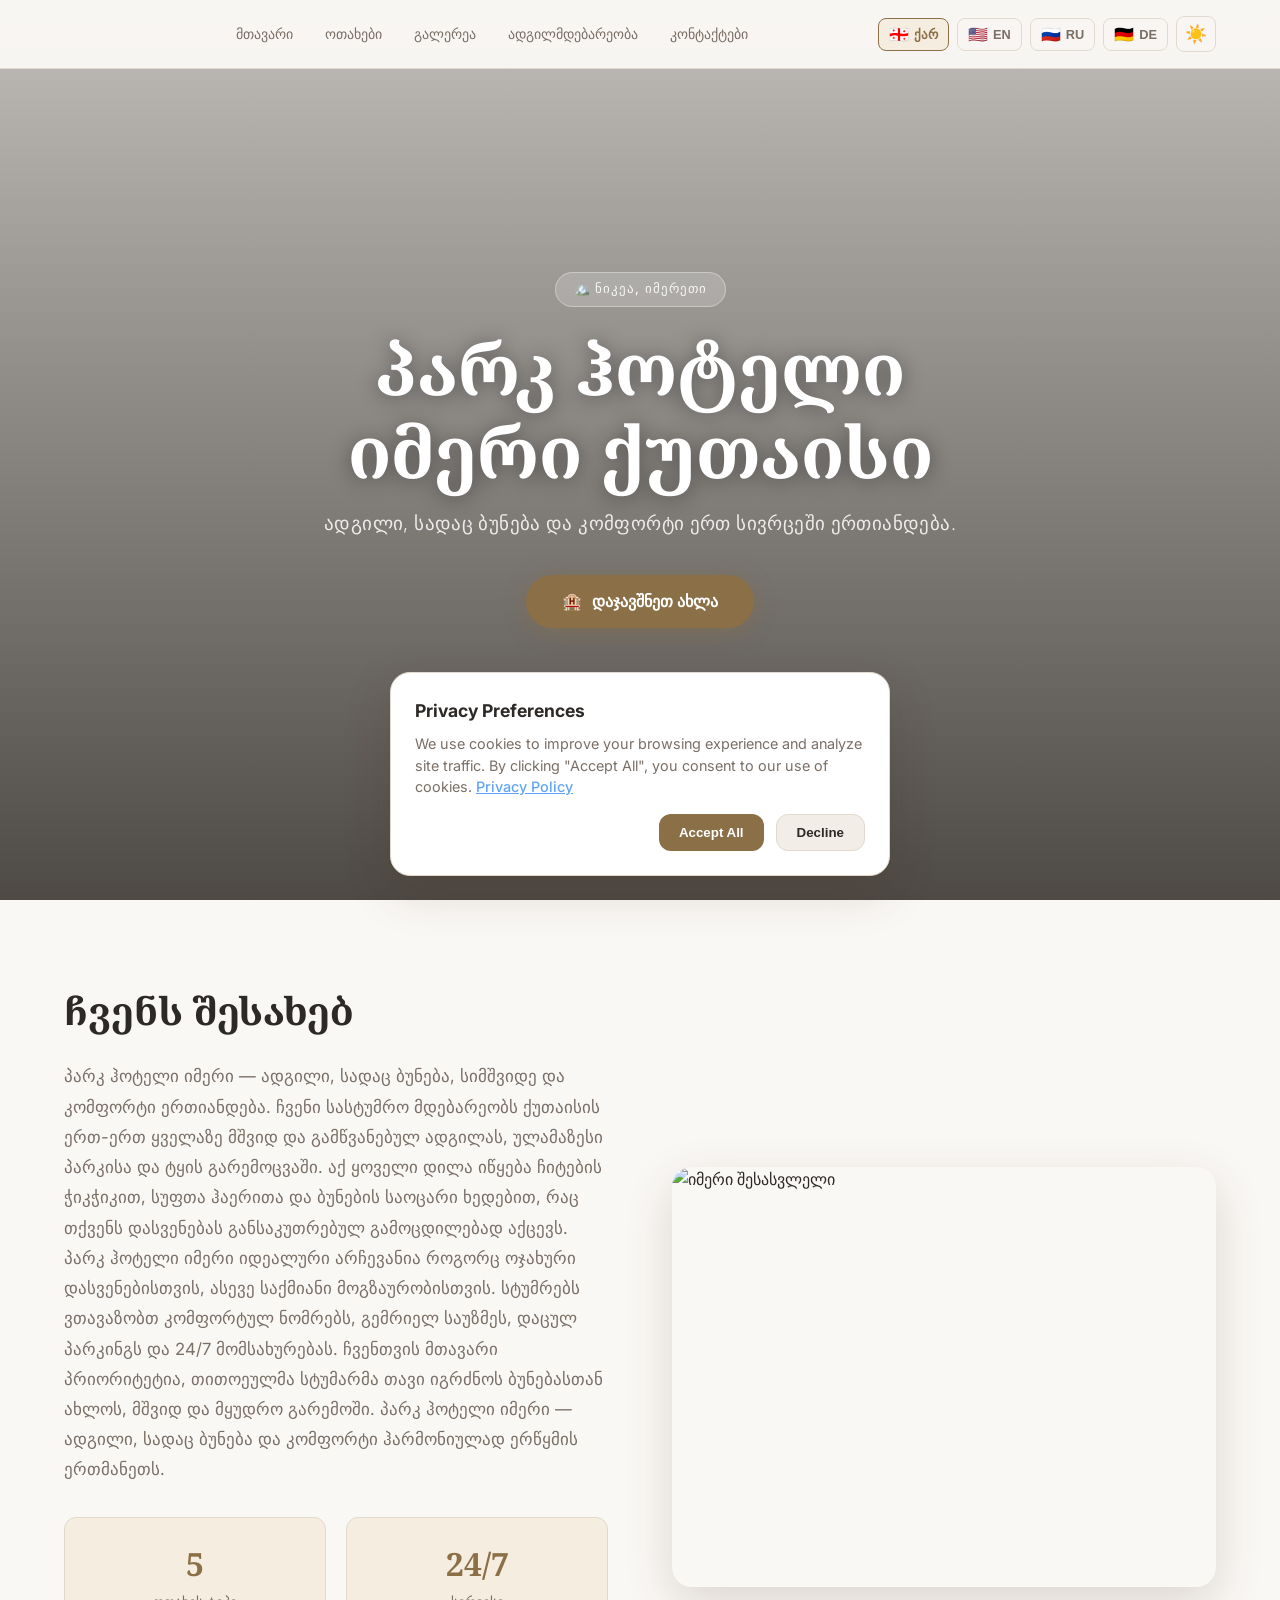
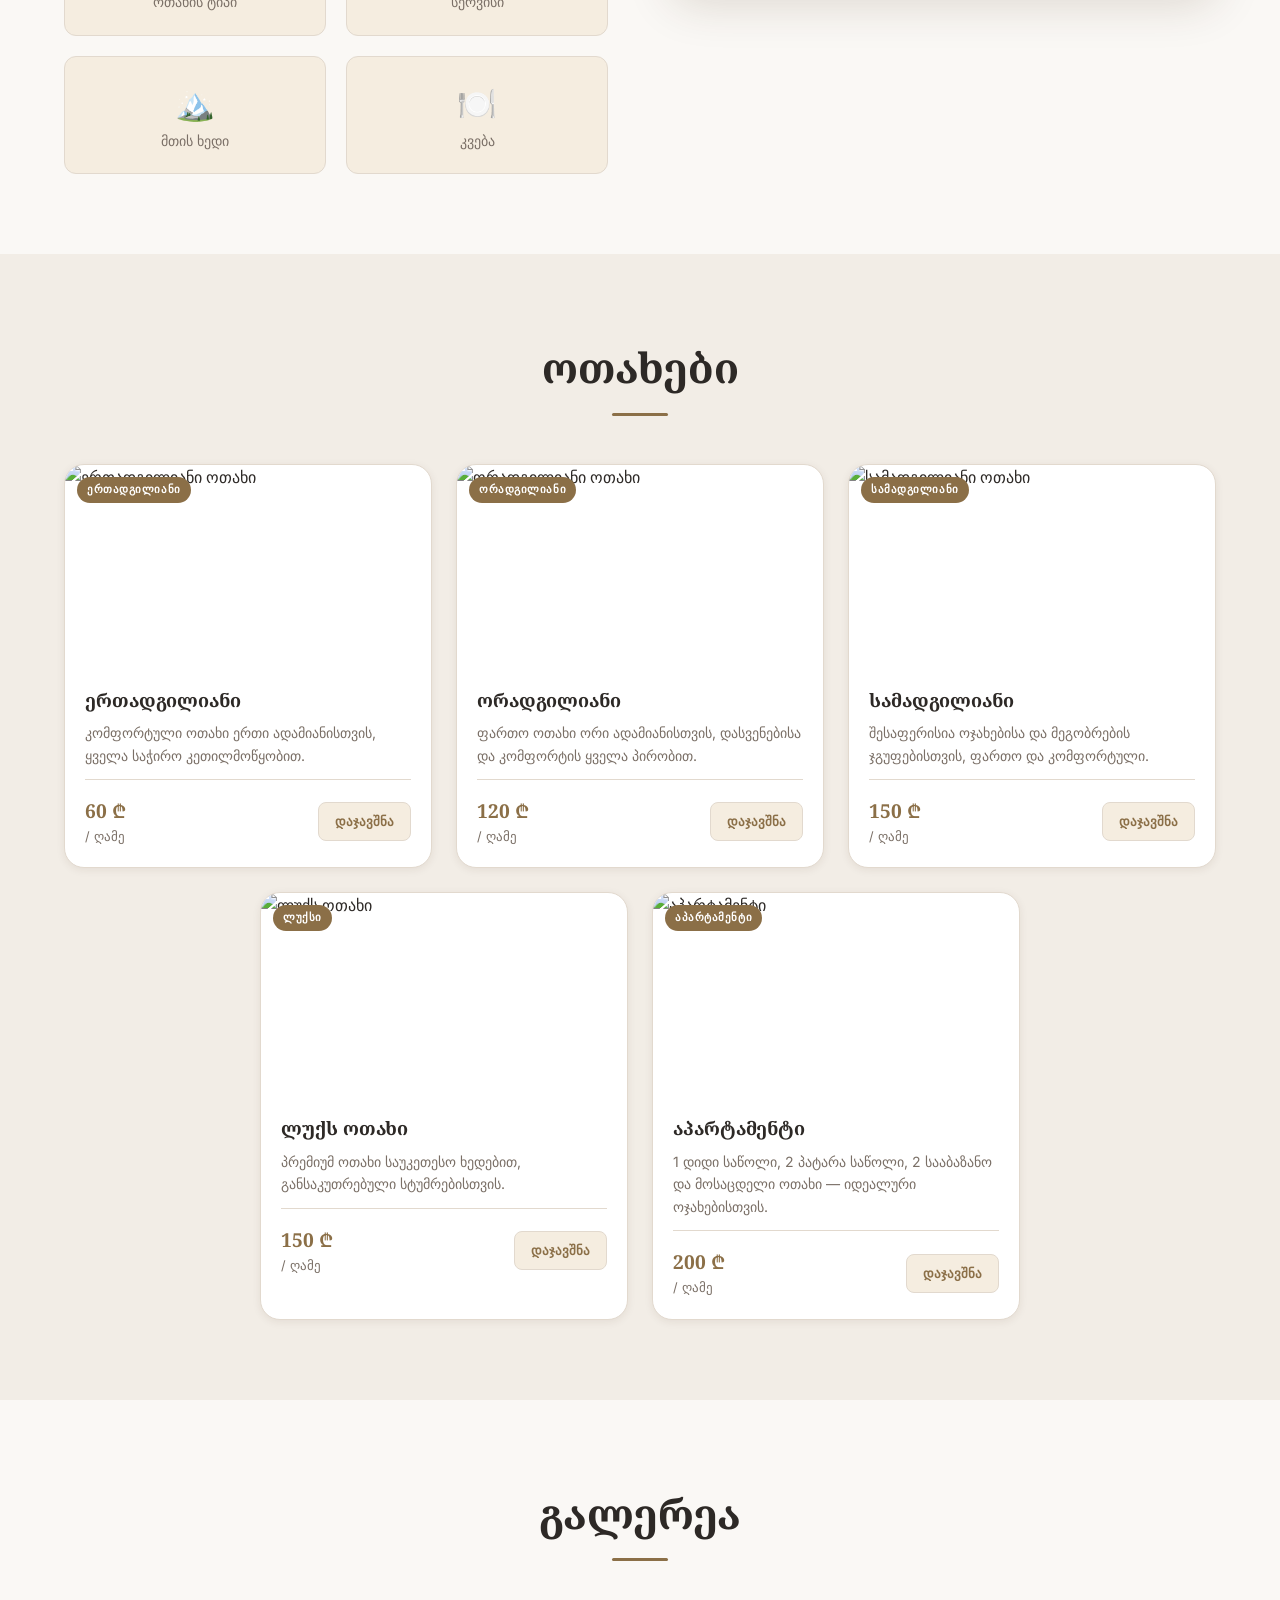
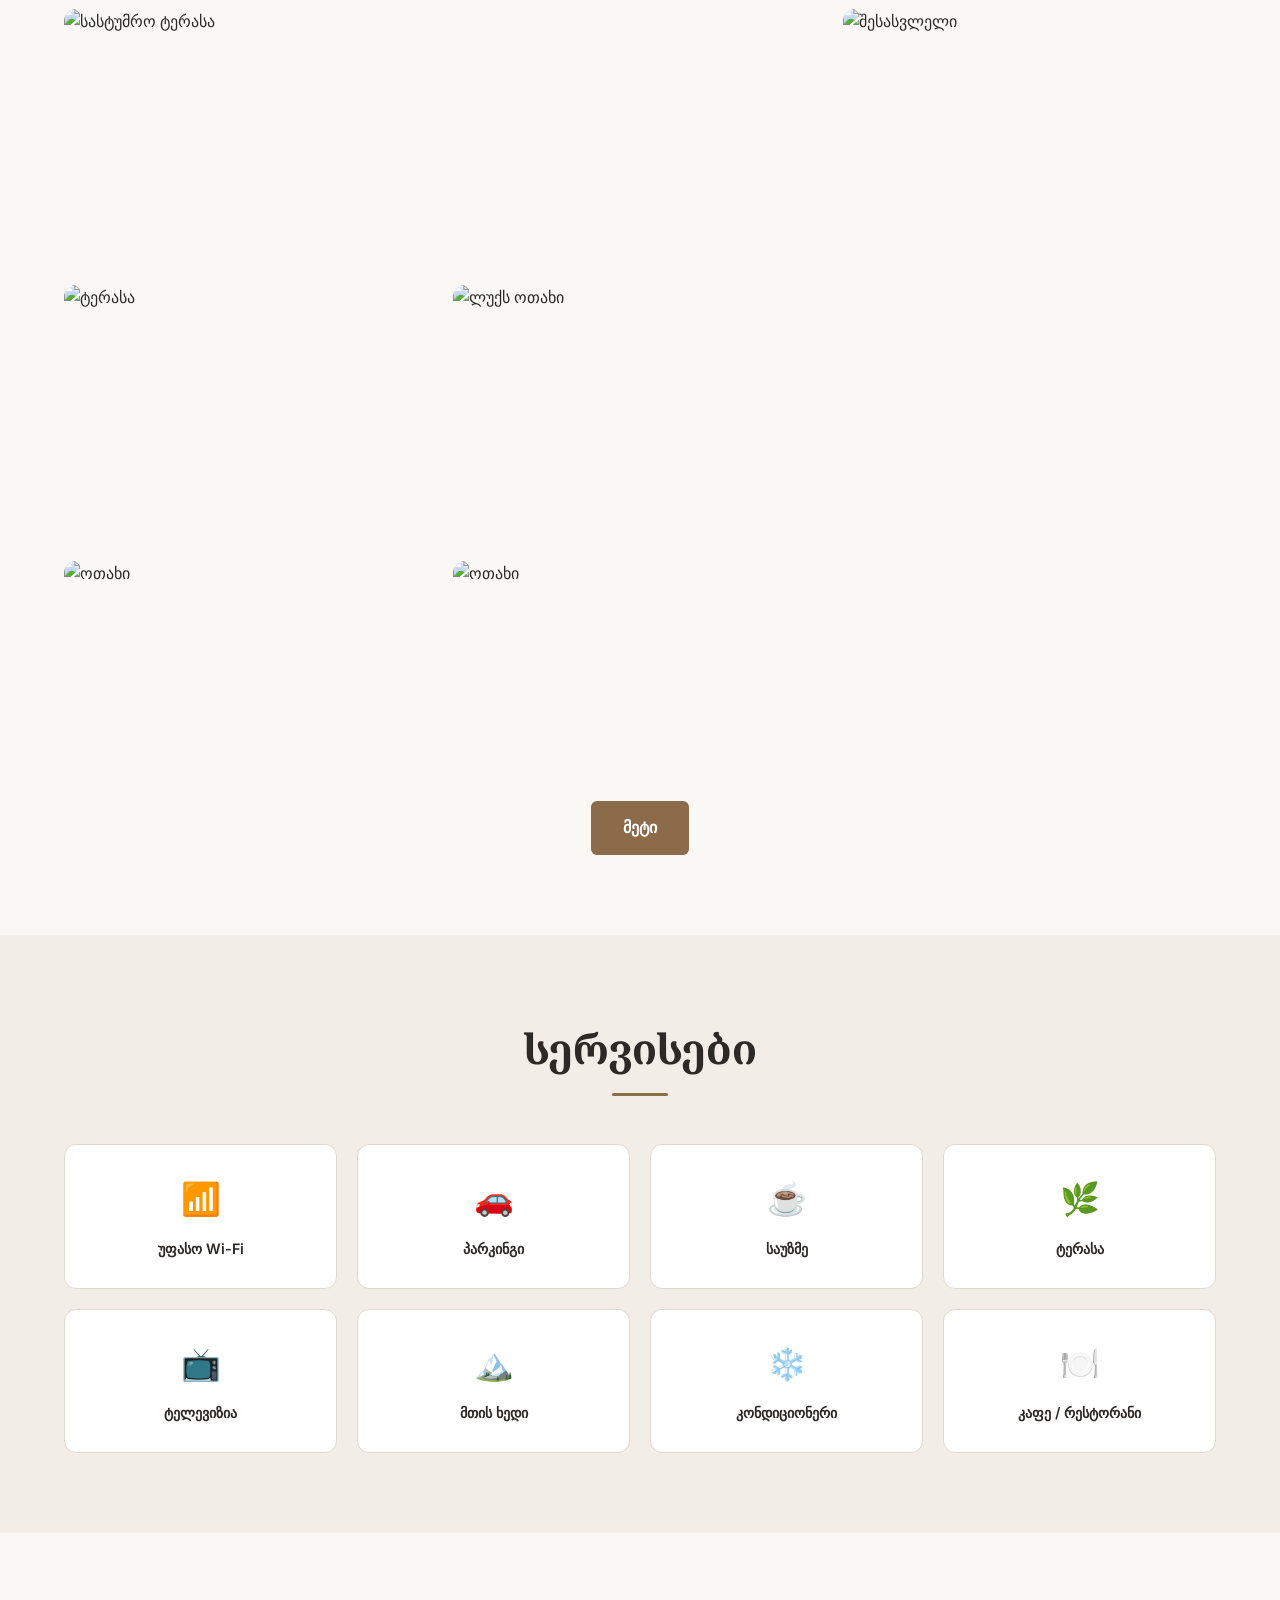
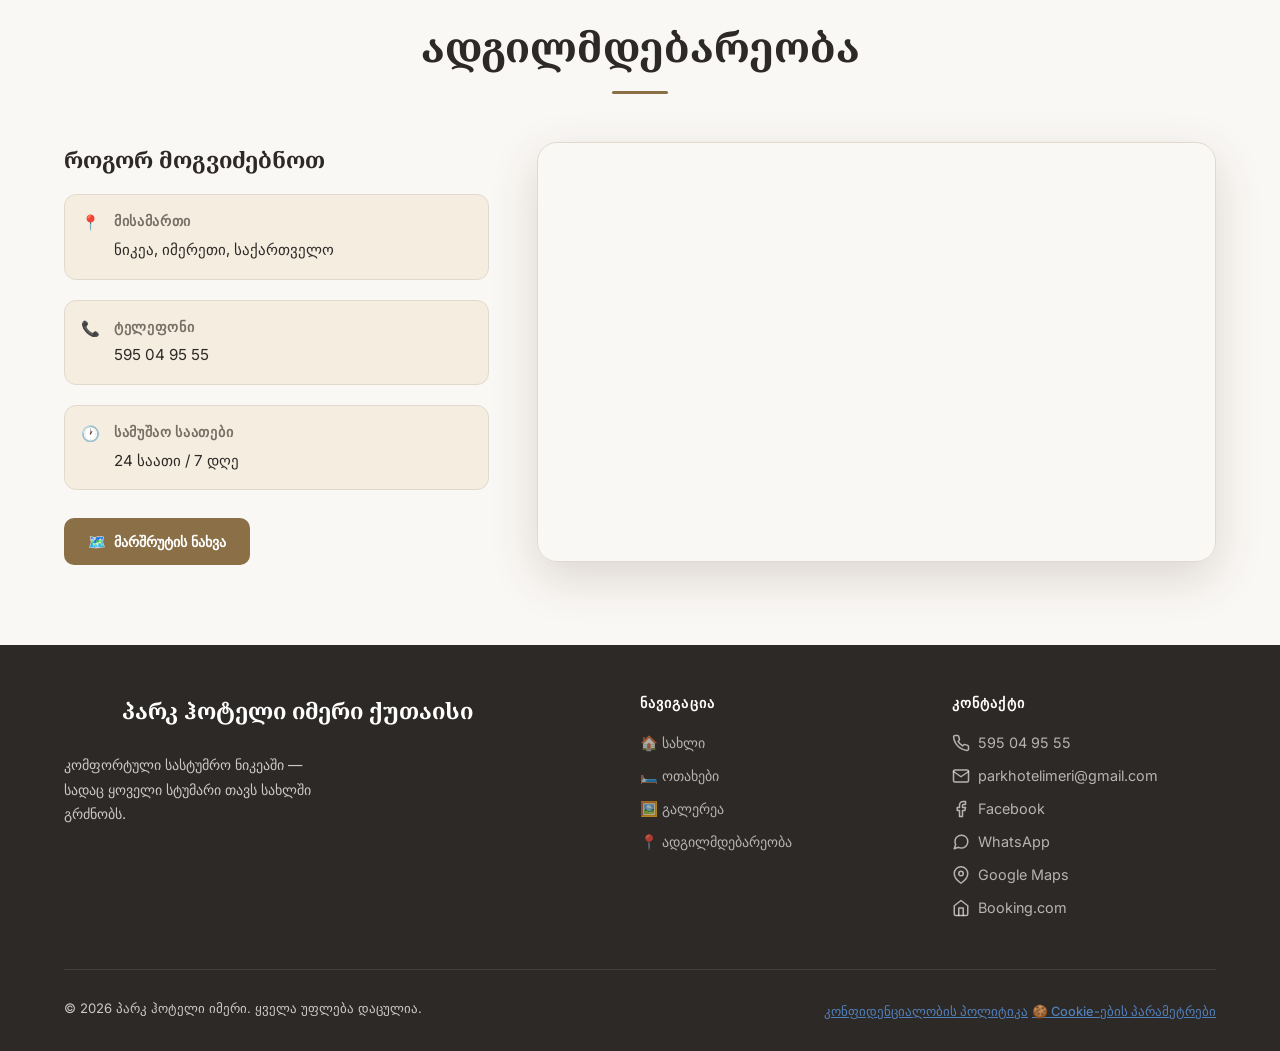
==== commit 29cec734: "Update index.html" ====
--- a/index.html
+++ b/index.html
@@ -406,7 +406,7 @@
             <div>
               <strong data-i18n="location_phone_label">ტელეფონი</strong>
               <!-- UPDATE: Replace with real phone number -->
-              <span><a href="tel:599297123">599 29 71 23</a></span>
+              <span><a href="tel:595049555">595 04 95 55</a></span>
             </div>
           </div>
 
@@ -462,14 +462,14 @@
         <div class="footer-col">
           <h4 data-i18n="footer_contact_title">კონტაქტი</h4>
           <ul>
-            <li><a href="tel:599297123">
+            <li><a href="tel:595049555" ">
                 <svg width="18" height="18" viewBox="0 0 24 24" fill="none" stroke="currentColor" stroke-width="2"
                   stroke-linecap="round" stroke-linejoin="round">
                   <path
                     d="M22 16.92v3a2 2 0 0 1-2.18 2 19.79 19.79 0 0 1-8.63-3.07 19.5 19.5 0 0 1-6-6 19.79 19.79 0 0 1-3.07-8.67A2 2 0 0 1 4.11 2h3a2 2 0 0 1 2 1.72 12.84 12.84 0 0 0 .7 2.81 2 2 0 0 1-.45 2.11L8.09 9.91a16 16 0 0 0 6 6l1.27-1.27a2 2 0 0 1 2.11-.45 12.84 12.84 0 0 0 2.81.7A2 2 0 0 1 22 16.92z">
                   </path>
                 </svg>
-              599 29 71 23
+              595 04 95 55
               </a></li>
             <li><a href="https://mail.google.com/mail/?view=cm&fs=1&to=parkhotelimeri@gmail.com" target="_blank">
                 <svg width="18" height="18" viewBox="0 0 24 24" fill="none" stroke="currentColor" stroke-width="2"
@@ -486,7 +486,7 @@
                 </svg>
                 Facebook
               </a></li>
-            <li><a href="https://wa.me/995599297123" target="_blank">
+            <li><a href="https://wa.me/995595049555" target="_blank">
                 <svg width="18" height="18" viewBox="0 0 24 24" fill="none" stroke="currentColor" stroke-width="2"
                   stroke-linecap="round" stroke-linejoin="round">
                   <path
--- a/style.css
+++ b/style.css
@@ -2,7 +2,7 @@
    TERASA IMERI — HOTEL WEBSITE STYLES
    ============================================= */
 
-@import url('https://fonts.googleapis.com/css2?family=Noto+Serif+Georgian:wght@400;600;700&family=Inter:wght@300;400;500;600;700&display=swap');
+/* Google Fonts are loaded via <link> in HTML — no @import needed here */
 
 /* ---- CSS VARIABLES ---- */
 :root {
@@ -65,6 +65,24 @@
   transition: background var(--transition), color var(--transition);
 }
 
+/* Skip to content link (accessibility) */
+.skip-link {
+  position: absolute;
+  top: -100px;
+  left: 16px;
+  background: var(--accent);
+  color: #fff;
+  padding: 8px 16px;
+  border-radius: 8px;
+  font-weight: 600;
+  z-index: 9999;
+  transition: top 0.2s;
+  text-decoration: none;
+}
+.skip-link:focus {
+  top: 16px;
+}
+
 img {
   display: block;
   width: 100%;
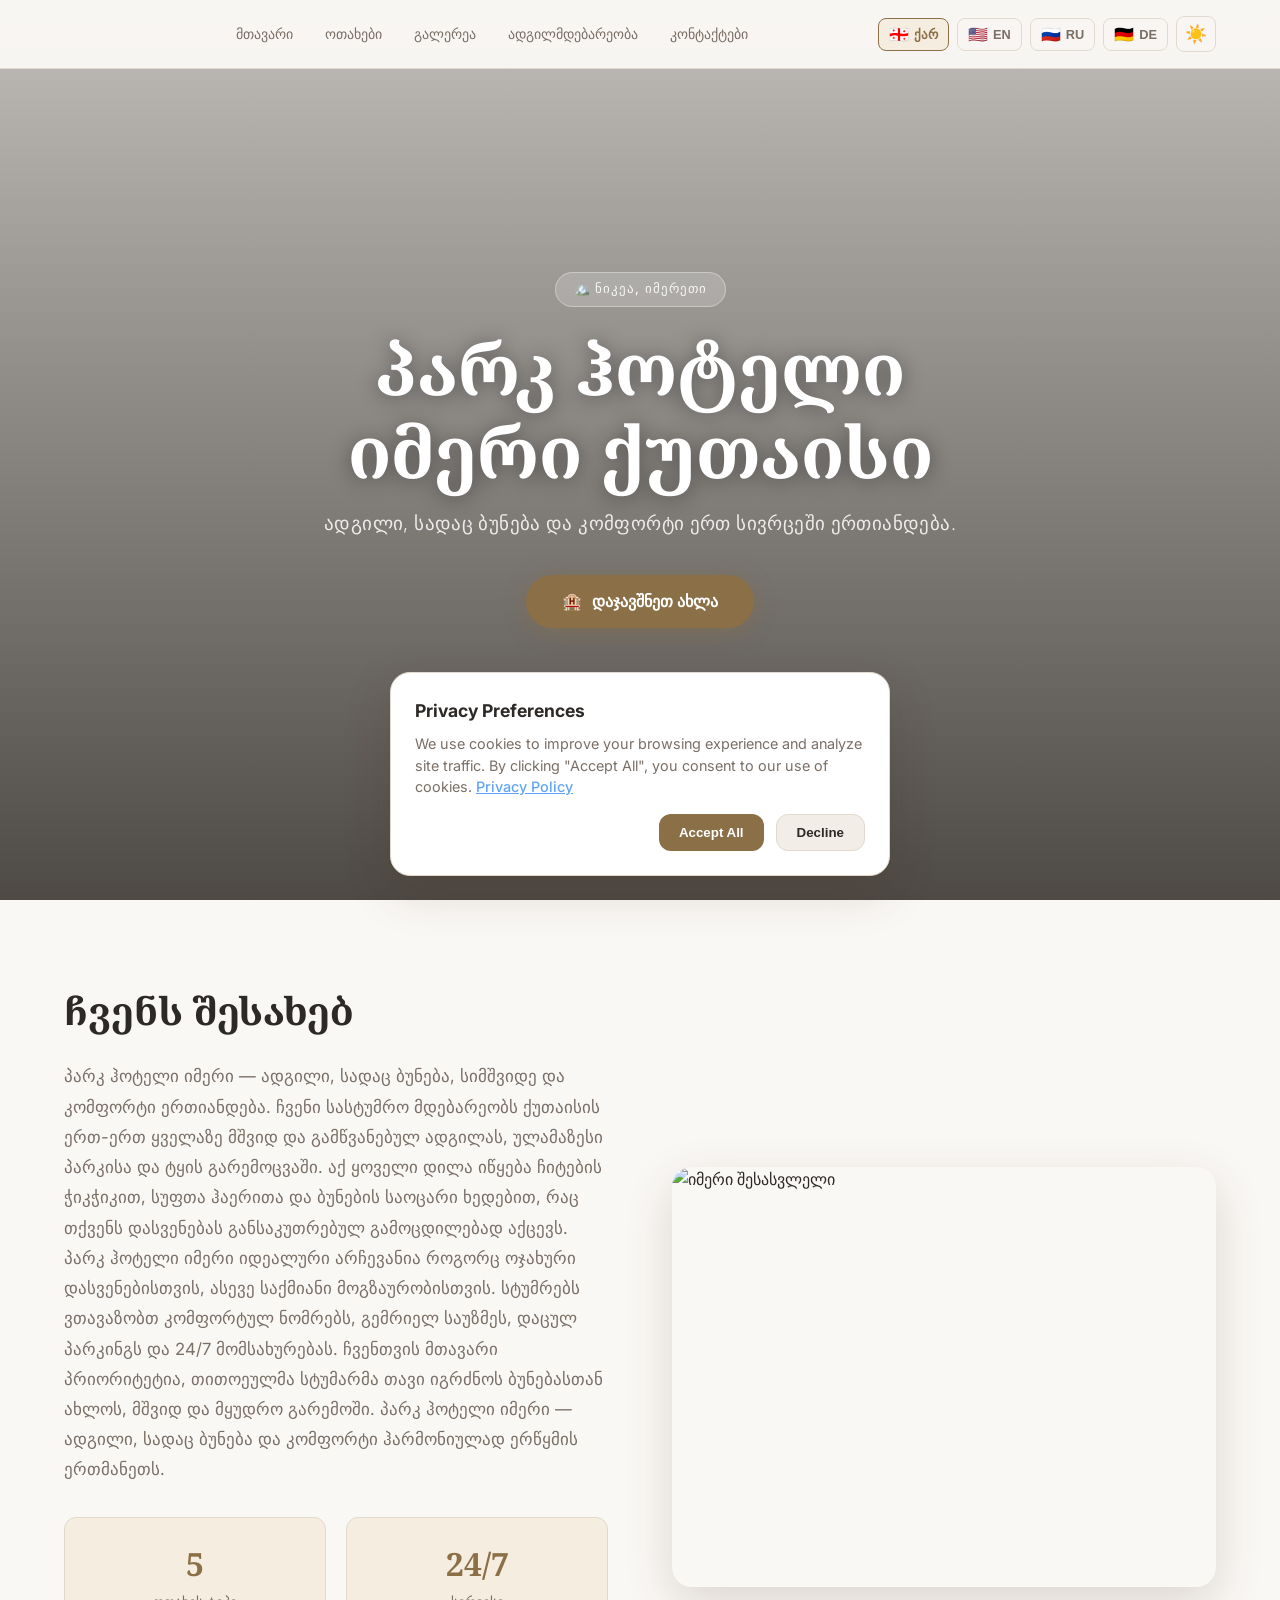
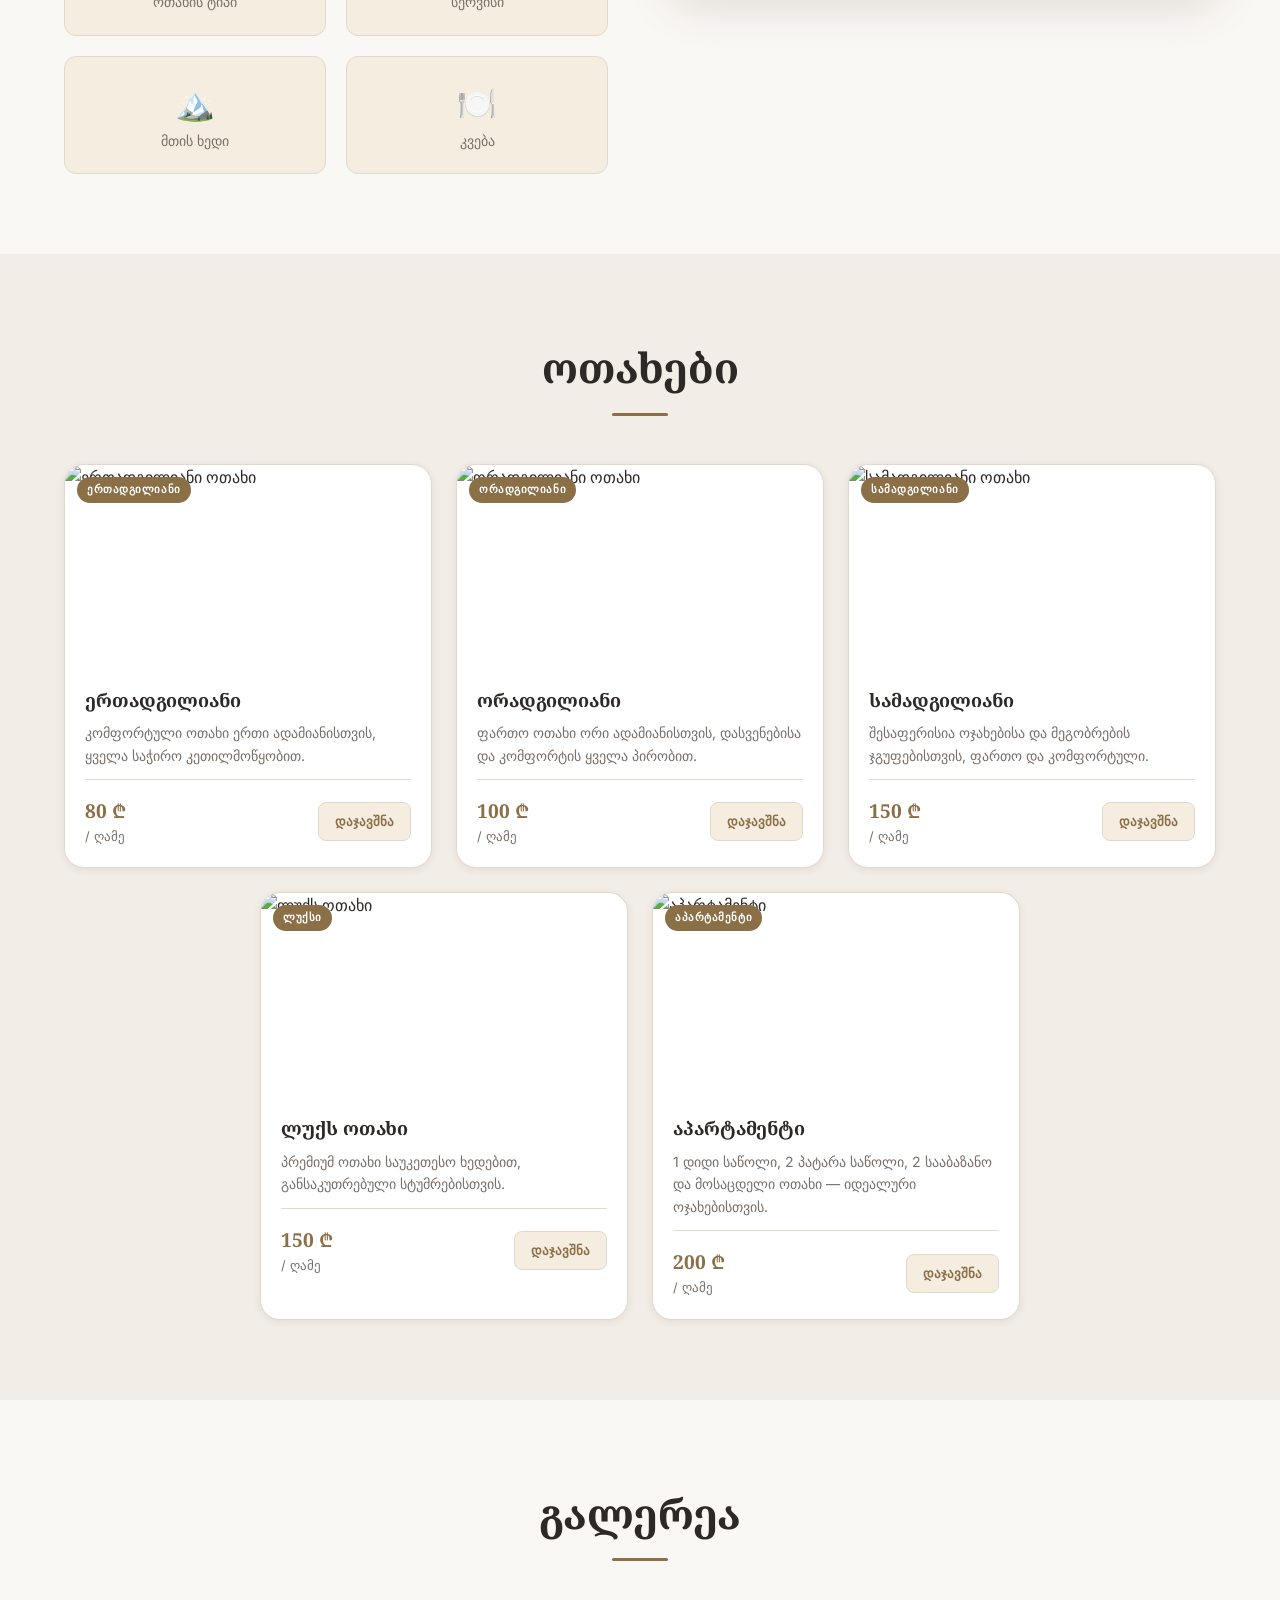
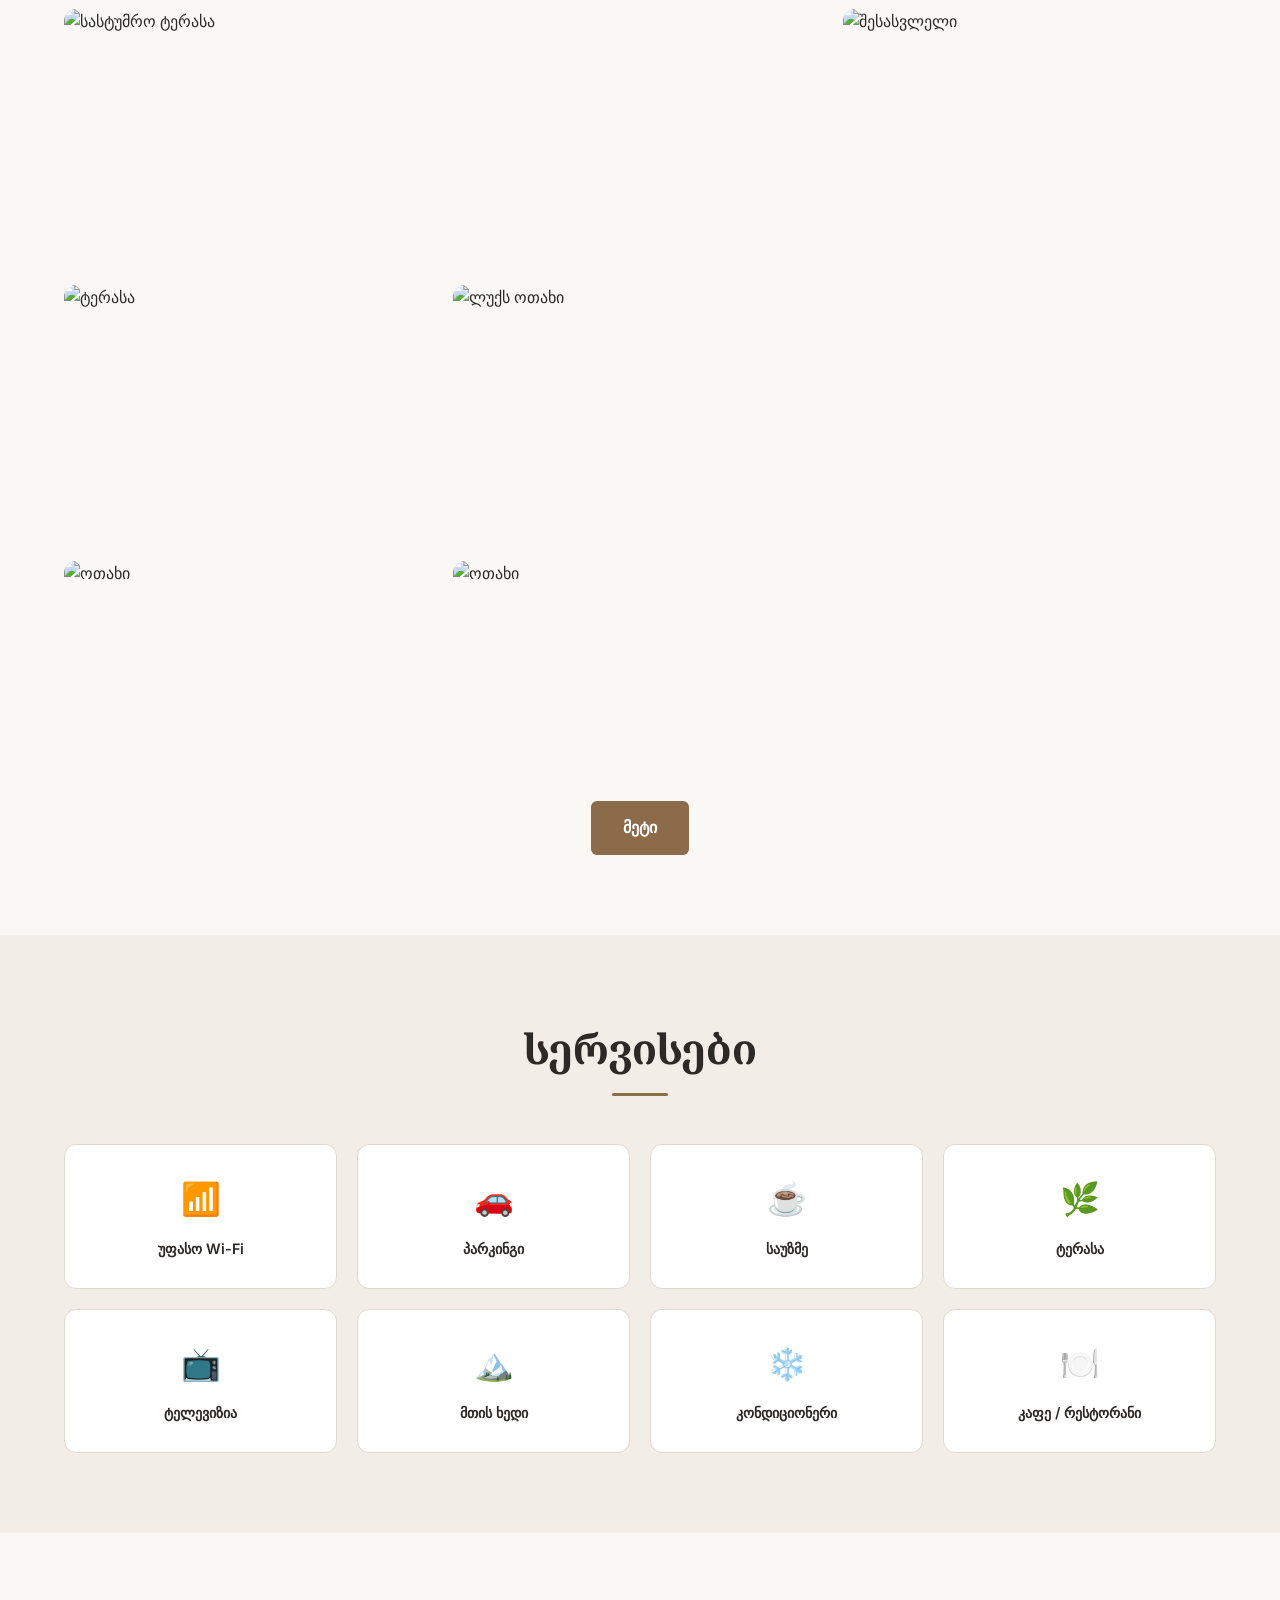
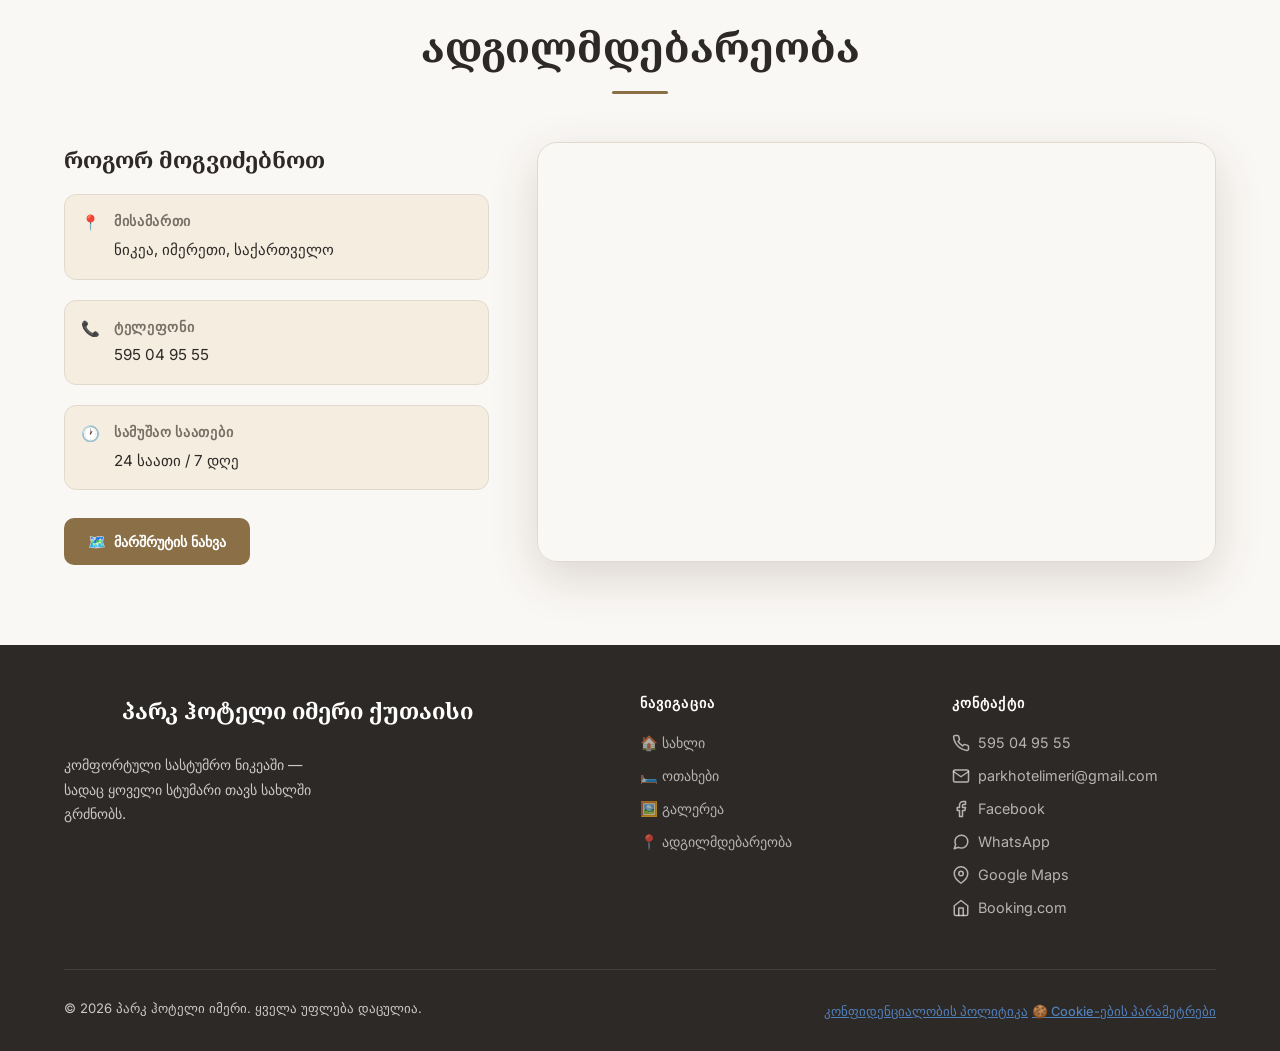
==== commit ebb08acd: "Update room prices in index.html" ====
--- a/index.html
+++ b/index.html
@@ -4,7 +4,7 @@
 <head>
   <meta charset="UTF-8">
   <meta name="viewport" content="width=device-width, initial-scale=1.0">
-  <title>პარკ ჰოტელი იმერი ქუთაისი</title>
+  <title>parkhotelimeri</title>
   <meta name="description"
     content="იმერი — კომფორტული სასტუმრო ნიკეაში, იმერეთი. Imeri hotel in Nikea, Imereti, Georgia. Comfortable rooms, mountain views, warm hospitality.">
   <meta name="keywords" content="იმერი, სასტუმრო ნიკეა, Imeri, hotel Nikea, Georgia hotel, Imereti">
@@ -163,7 +163,7 @@
               კეთილმოწყობით.</p>
             <div class="room-footer">
               <div class="room-price">
-                <strong id="price-single">60 ₾</strong>
+                <strong id="price-single">80 ₾</strong>
                 <span data-i18n="per_night">/ ღამე</span>
               </div>
               <a class="room-btn" href="https://booking-116243.otelms.com/booking/rooms" target="_blank"
@@ -187,7 +187,7 @@
               ყველა პირობით.</p>
             <div class="room-footer">
               <div class="room-price">
-                <strong id="price-double">120 ₾</strong>
+                <strong id="price-double">100 ₾</strong>
                 <span data-i18n="per_night">/ ღამე</span>
               </div>
               <a class="room-btn" href="https://booking-116243.otelms.com/booking/rooms" target="_blank"
